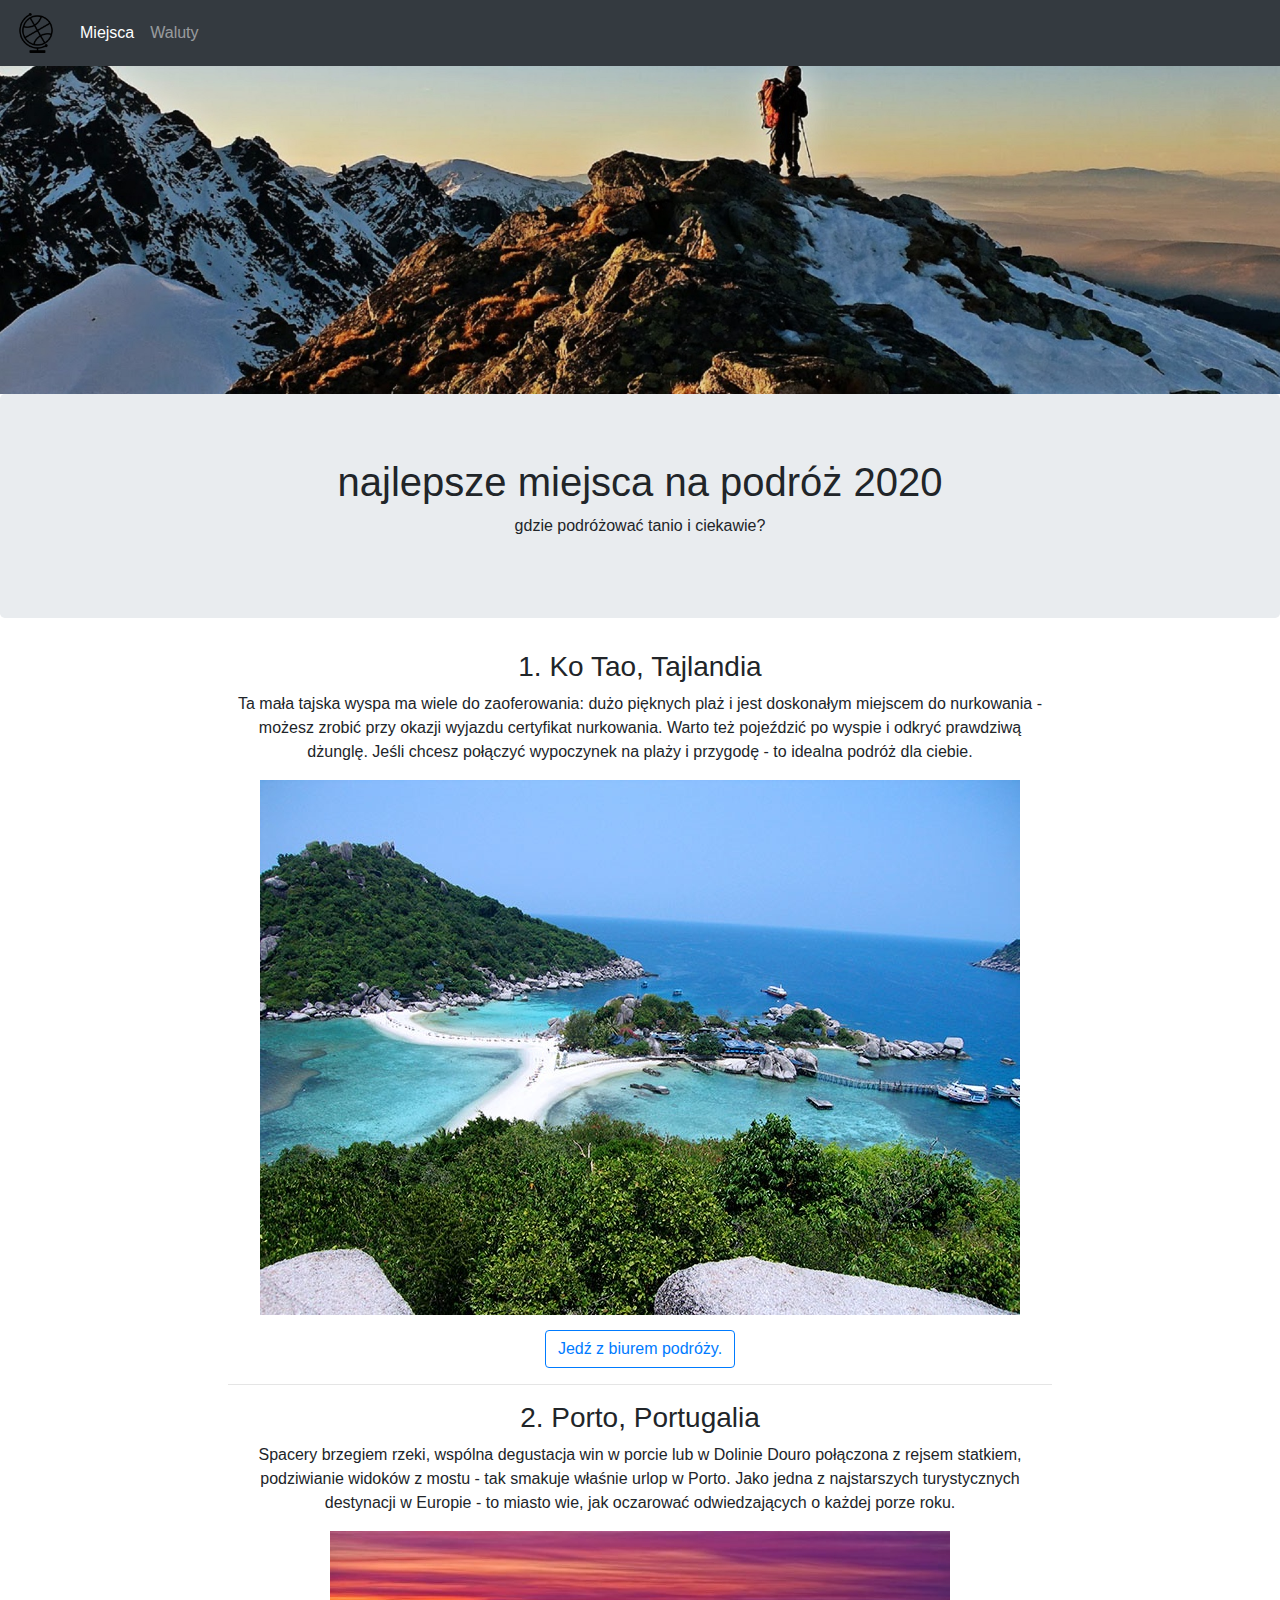
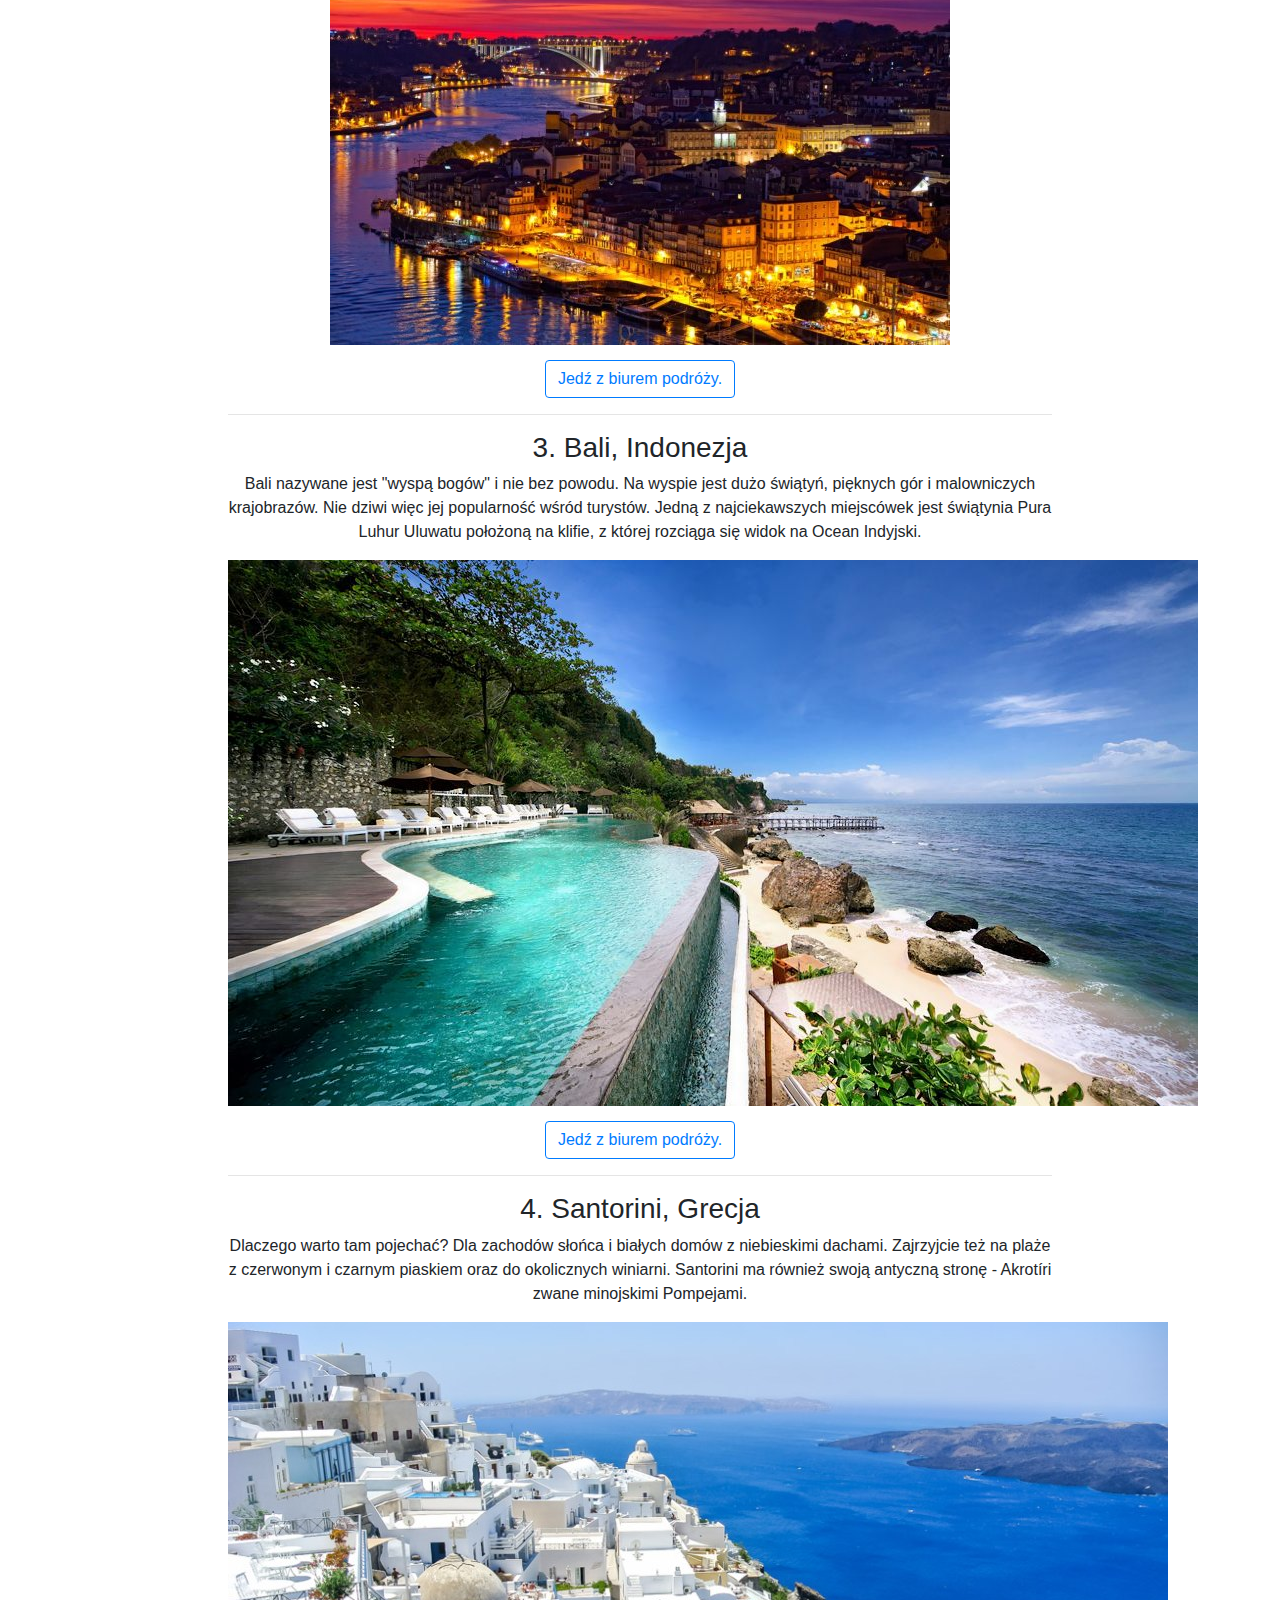
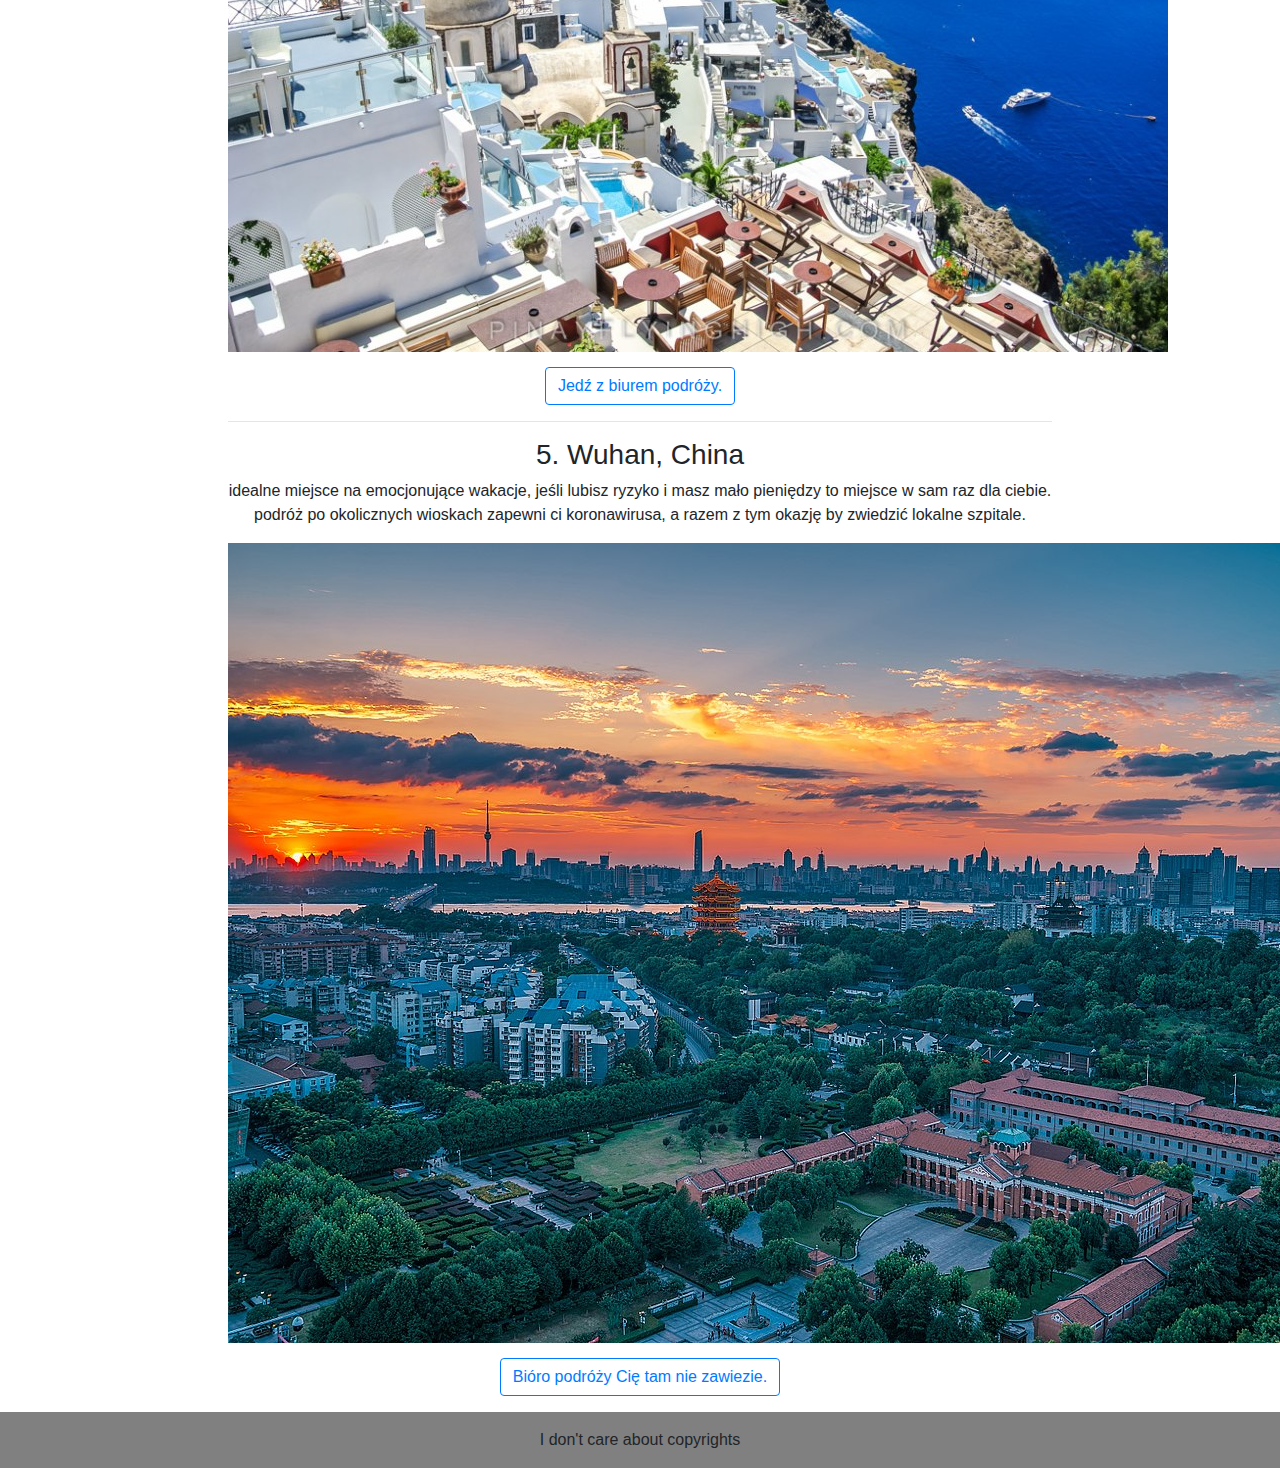
==== index.html @ 683727b3 "Update index.html" ====
<!DOCTYPE html>
<html lang="pl">
    
    <head>

        <meta charset="utf-8">
        <title>najlepsze miejsca na podróż</title>
        <link rel="stylesheet" href="main.css">
        <!--bootstrap-->
        <link rel="stylesheet" href="https://maxcdn.bootstrapcdn.com/bootstrap/4.4.1/css/bootstrap.min.css">
        <script src="https://ajax.googleapis.com/ajax/libs/jquery/3.4.1/jquery.min.js"></script>
        <script src="https://cdnjs.cloudflare.com/ajax/libs/popper.js/1.16.0/umd/popper.min.js"></script>
        <script src="https://maxcdn.bootstrapcdn.com/bootstrap/4.4.1/js/bootstrap.min.js"></script>
    </head>
    <body>
        <nav class="navbar navbar-expand-sm fixed-top navbar-dark bg-dark">
            <a class="navbar-brand" href="#"><img src="symbol.png" height="40px"></a>
            <!--collapsable-->
            <button class="navbar-toggler" type="button" data-toggle="collapse" data-target="#collapsibleNavbar">
                <span class="navbar-toggler-icon"></span>
            </button>
            <!--links-->
            <div class="collapse navbar-collapse" id="collapsibleNavbar">
                <ul class="navbar-nav">
                    <li class="nav-item"><a class="nav-link active" href="index.html">Miejsca</a></li>
                    <li class="nav-item"><a class="nav-link" href="whatever.html">Waluty</a></li>

                
                </ul>
            </div>
        </nav>
        <img src="wycieczka.jpg" class="img-fluid">
        <div class="jumbotron">
            <h1>najlepsze miejsca na podróż 2020</h1>
            <p>gdzie podróżować tanio i ciekawie?</p>
        </div>
        <div class="container-fluid">
            <div class="row">
                <div class="col-sm-2 center">
                
                </div>
                <div class="col-sm-8 center">
                    <h3>1. Ko Tao, Tajlandia</h3>
                    <p>Ta mała tajska wyspa ma wiele do zaoferowania: dużo pięknych plaż i jest doskonałym miejscem do nurkowania - możesz zrobić przy okazji wyjazdu certyfikat nurkowania. Warto też pojeździć po wyspie i odkryć prawdziwą dżunglę. Jeśli chcesz połączyć wypoczynek na plaży i przygodę - to idealna podróż dla ciebie.</p>
                    
                    <img src="ko-tao.jpg" class="img-fluid"><br/>
                    <a href="https://www.travelplanet.pl/przewodnik/tajlandia/" class="btn btn-outline-primary">Jedź z biurem podróży.</a>
                    <hr/>
                   <h3> 2. Porto, Portugalia</h3>
                    <p>

Spacery brzegiem rzeki, wspólna degustacja win w porcie lub w Dolinie Douro połączona z rejsem statkiem, podziwianie widoków z mostu - tak smakuje właśnie urlop w Porto. Jako jedna z najstarszych turystycznych destynacji w Europie - to miasto wie, jak oczarować odwiedzających o każdej porze roku.</p>
                <img src="porto.jpg">
                    <br>
                <a href="https://www.itaka.pl/city-break/portugalia/porto,OPOCITR.html"  class="btn btn-outline-primary">Jedź z biurem podróży.</a>
                <hr/>
                <h3>3. Bali, Indonezja</h3>
                <p>

Bali nazywane jest "wyspą bogów" i nie bez powodu. Na wyspie jest dużo świątyń, pięknych gór i malowniczych krajobrazów. Nie dziwi więc jej popularność wśród turystów. Jedną z najciekawszych miejscówek jest świątynia Pura Luhur Uluwatu położoną na klifie, z której rozciąga się widok na Ocean Indyjski. </p>
                <img src="bali.jpg">
                    <br>
                <a href="https://www.wakacje.pl/wczasy/bali/"  class="btn btn-outline-primary">Jedź z biurem podróży.</a>
                <hr/>
                <h3>4. Santorini, Grecja</h3>
                <p>
Dlaczego warto tam pojechać? Dla zachodów słońca i białych domów z niebieskimi dachami. Zajrzyjcie też na plaże z czerwonym i czarnym piaskiem oraz do okolicznych winiarni. Santorini ma również swoją antyczną stronę - Akrotíri zwane minojskimi Pompejami.
                </p>
                <img src="santorini.jpg"> 
                    <br>
                <a href="https://www.wakacje.pl/wczasy/santorini/"  class="btn btn-outline-primary">Jedź z biurem podróży.</a>
                
                <hr/>

                    
                <h3>5. Wuhan, China</h3>
                <p>idealne miejsce na emocjonujące wakacje, jeśli lubisz ryzyko i masz mało pieniędzy to miejsce w sam raz dla ciebie. podróż po okolicznych wioskach zapewni ci koronawirusa, a razem z tym okazję by zwiedzić lokalne szpitale.
                </p>
                <img src="wuhan.jpg">
                <br/>
                <a href="https://www.google.com/maps/place/Wuhan,+Hubei,+Chiny/@40.0303496,49.6996288,4z/data"  class="btn btn-outline-primary">Bióro podróży Cię tam nie zawiezie.</a>
                <h3></h3>
                <p>
                </p>
                </div>
                <div class="col-sm-2 center">
                
                </div>
            </div>
        </div>
        <footer  class="page-footer font-small gray">
            <div class="footer-copyright text-center py-3">I don't care about copyrights
            </div>
                </footer>

    </body>
</html>
---- main.css ----
.navbar {
    background-color: gray;
}
.navbar-toggler {
    
    background-color: gray;
}
.img-fluid {
    
}
.jumbotron {
    text-align: center;
}
.center {
    text-align: center;
    /*margin-left:10%;
    margin-right: 10%;*/
}
.col-sm-8 {
    background-color: white;
}
.col-sm-4 {
    background-color:floralwhite
}
.btn {
    margin-top:15px;
}
.page-footer {
    background-color: gray;
}
h2 {
    margin:2%;
    background-color:darkgray;
}
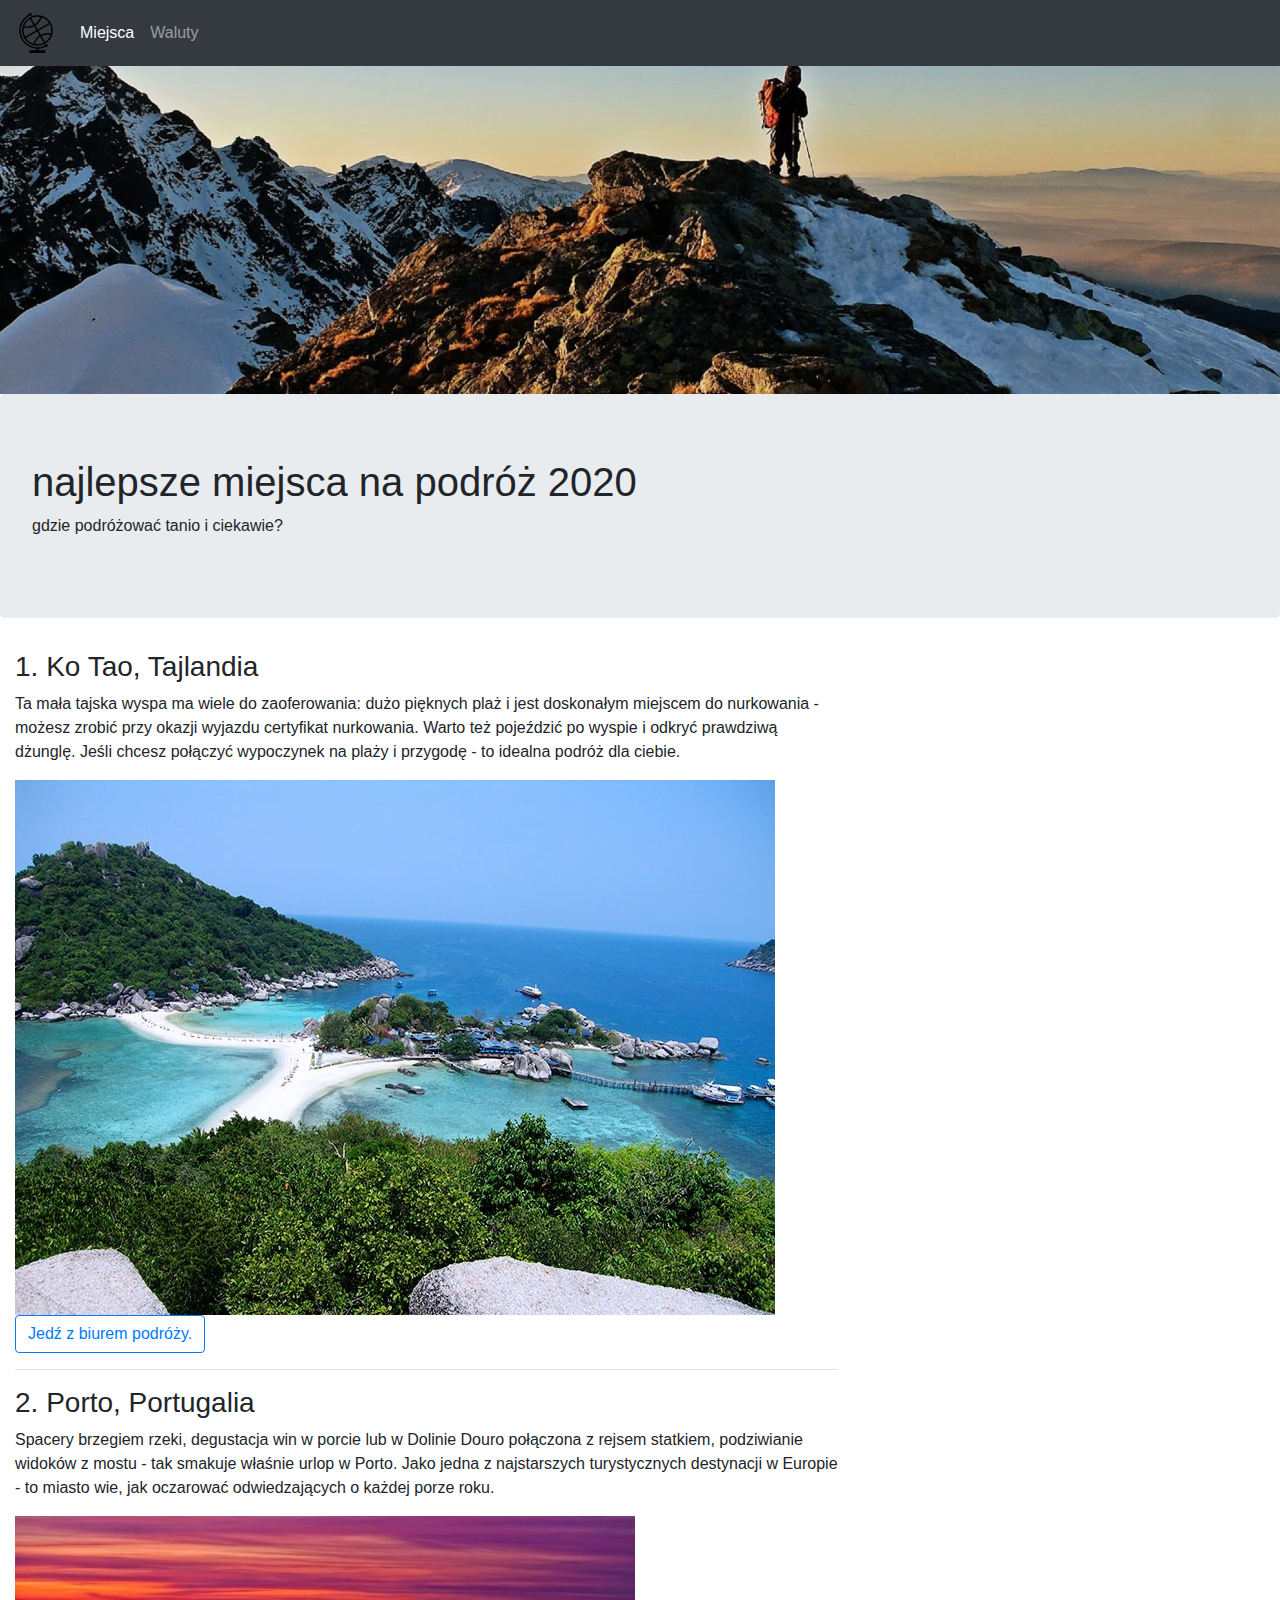
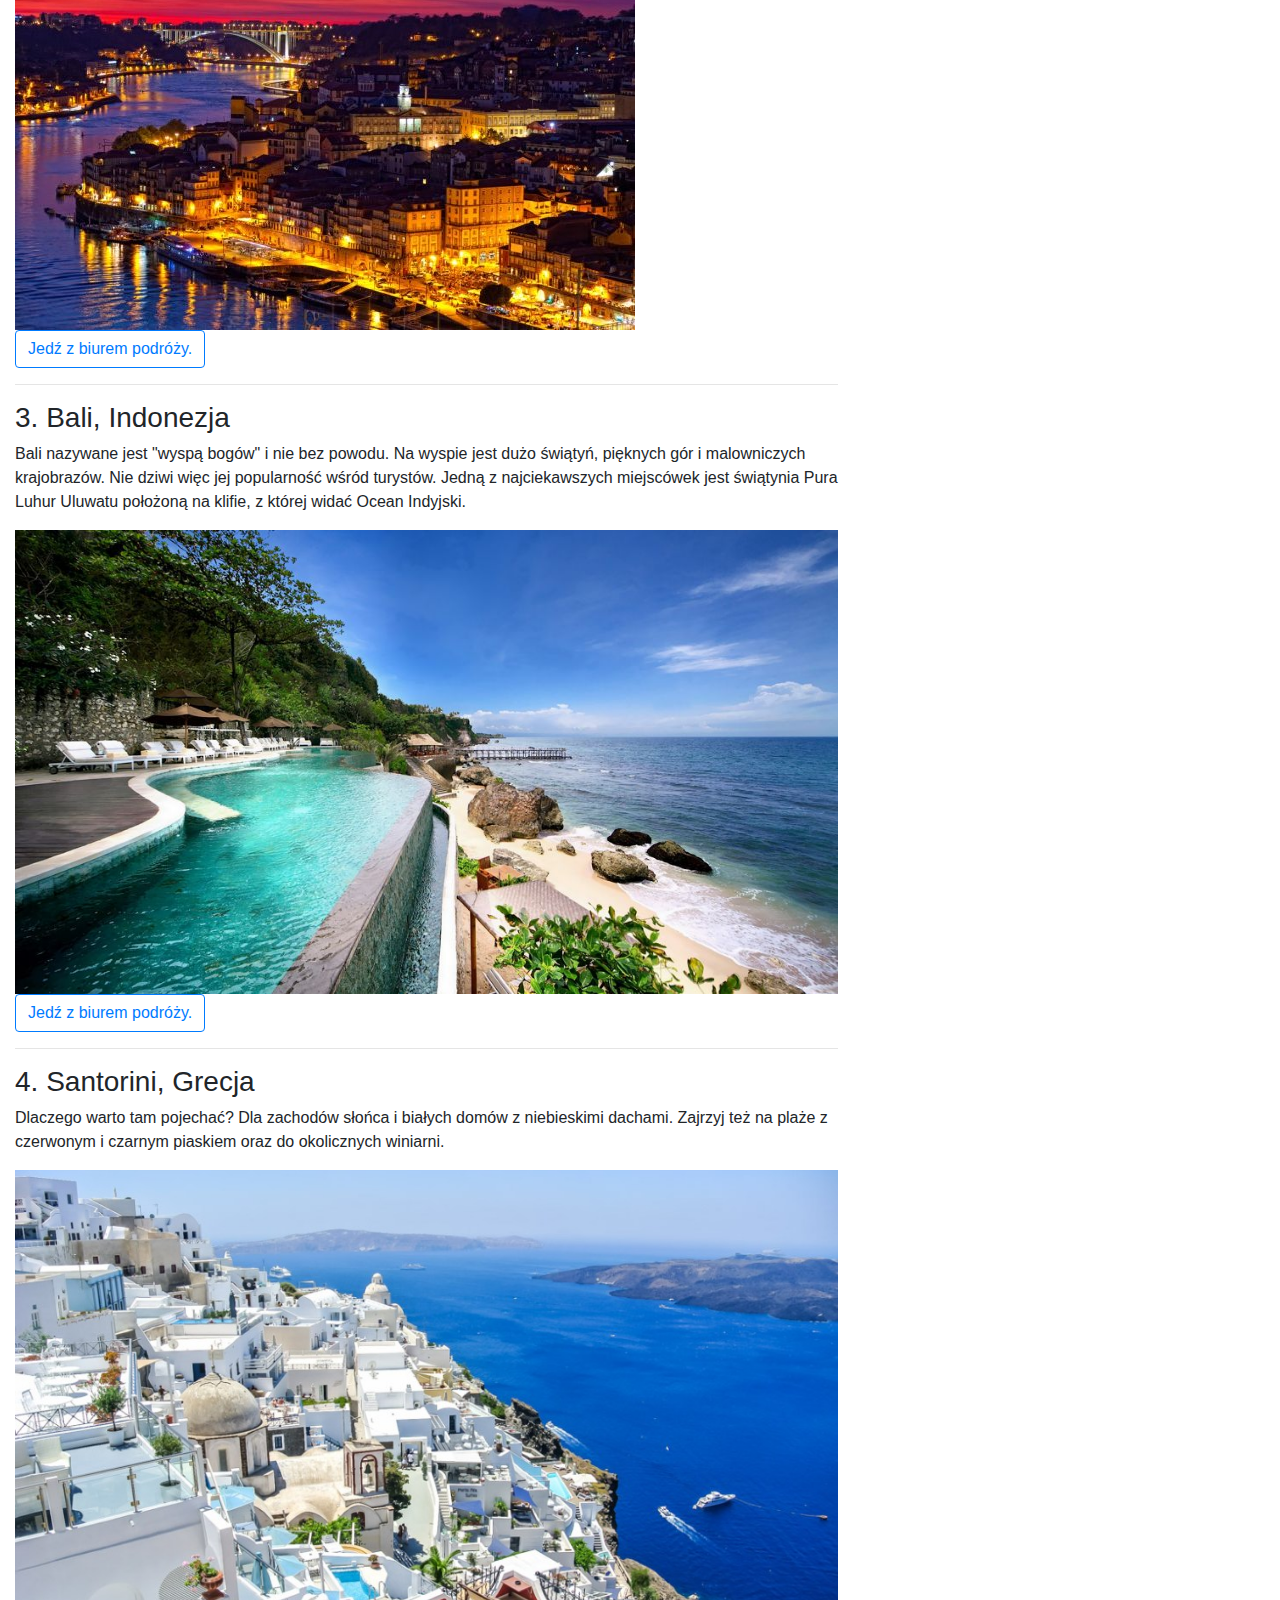
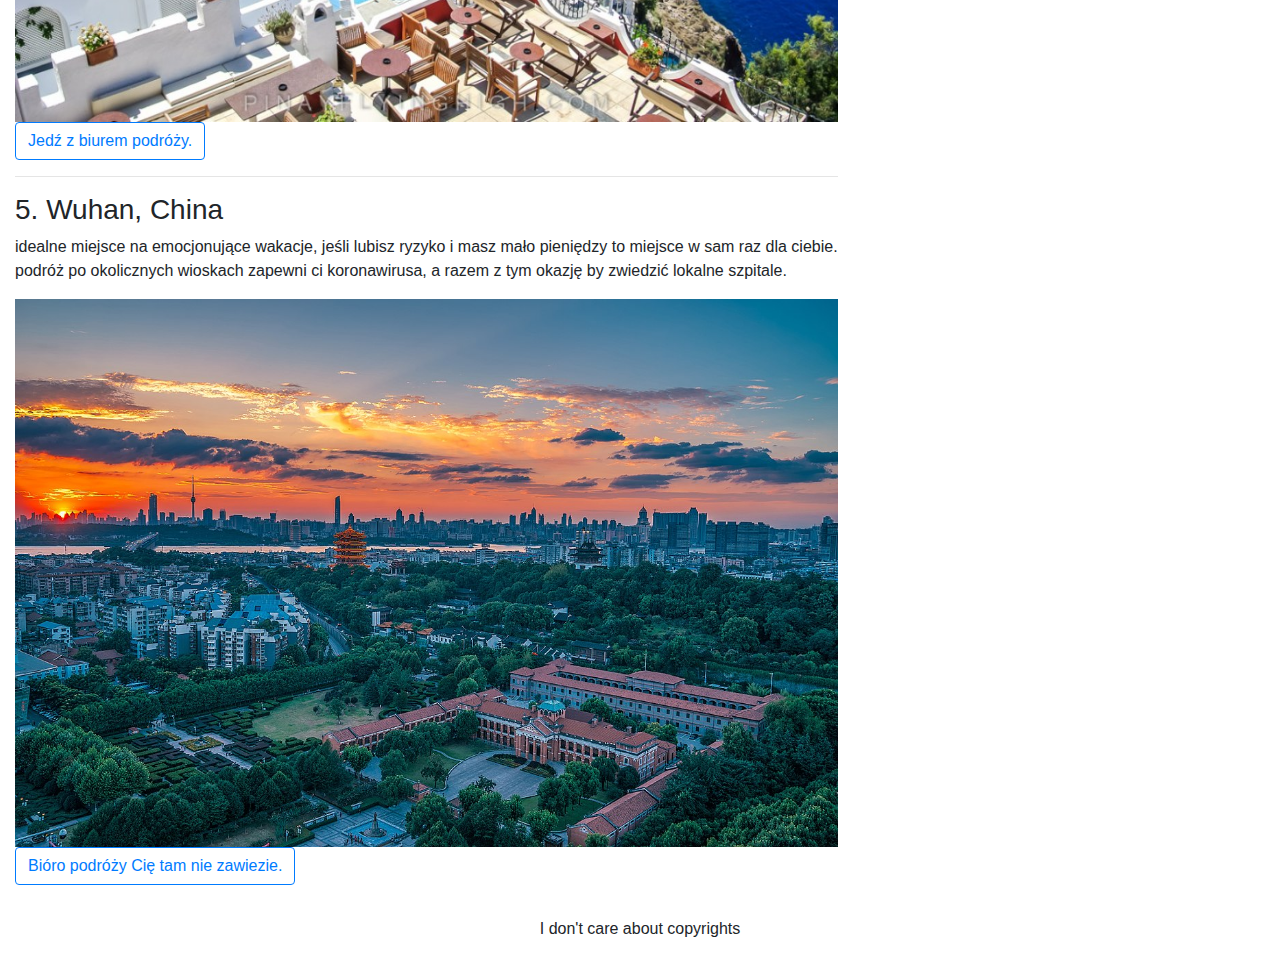
==== commit 48c88a32: "Add files via upload" ====
--- a/index.html
+++ b/index.html
@@ -1,11 +1,10 @@
 <!DOCTYPE html>
-<html lang="pl">
+<html>
     
     <head>
-
         <meta charset="utf-8">
         <title>najlepsze miejsca na podróż</title>
-        <link rel="stylesheet" href="main.css">
+        <link rel="stylesheet" href="main(1).css">
         <!--bootstrap-->
         <link rel="stylesheet" href="https://maxcdn.bootstrapcdn.com/bootstrap/4.4.1/css/bootstrap.min.css">
         <script src="https://ajax.googleapis.com/ajax/libs/jquery/3.4.1/jquery.min.js"></script>
@@ -14,7 +13,7 @@
     </head>
     <body>
         <nav class="navbar navbar-expand-sm fixed-top navbar-dark bg-dark">
-            <a class="navbar-brand" href="#"><img src="symbol.png" height="40px"></a>
+            <a class="navbar-brand" href="#"><img src="symbol.png" height=40px></a>
             <!--collapsable-->
             <button class="navbar-toggler" type="button" data-toggle="collapse" data-target="#collapsibleNavbar">
                 <span class="navbar-toggler-icon"></span>
@@ -39,6 +38,7 @@
                 <div class="col-sm-2 center">
                 
                 </div>
+                <article>
                 <div class="col-sm-8 center">
                     <h3>1. Ko Tao, Tajlandia</h3>
                     <p>Ta mała tajska wyspa ma wiele do zaoferowania: dużo pięknych plaż i jest doskonałym miejscem do nurkowania - możesz zrobić przy okazji wyjazdu certyfikat nurkowania. Warto też pojeździć po wyspie i odkryć prawdziwą dżunglę. Jeśli chcesz połączyć wypoczynek na plaży i przygodę - to idealna podróż dla ciebie.</p>
@@ -49,24 +49,24 @@
                    <h3> 2. Porto, Portugalia</h3>
                     <p>
 
-Spacery brzegiem rzeki, wspólna degustacja win w porcie lub w Dolinie Douro połączona z rejsem statkiem, podziwianie widoków z mostu - tak smakuje właśnie urlop w Porto. Jako jedna z najstarszych turystycznych destynacji w Europie - to miasto wie, jak oczarować odwiedzających o każdej porze roku.</p>
-                <img src="porto.jpg">
+Spacery brzegiem rzeki, degustacja win w porcie lub w Dolinie Douro połączona z rejsem statkiem, podziwianie widoków z mostu - tak smakuje właśnie urlop w Porto. Jako jedna z najstarszych turystycznych destynacji w Europie - to miasto wie, jak oczarować odwiedzających o każdej porze roku.</p>
+                <img src="porto.jpg " class="img-fluid">
                     <br>
                 <a href="https://www.itaka.pl/city-break/portugalia/porto,OPOCITR.html"  class="btn btn-outline-primary">Jedź z biurem podróży.</a>
                 <hr/>
                 <h3>3. Bali, Indonezja</h3>
                 <p>
 
-Bali nazywane jest "wyspą bogów" i nie bez powodu. Na wyspie jest dużo świątyń, pięknych gór i malowniczych krajobrazów. Nie dziwi więc jej popularność wśród turystów. Jedną z najciekawszych miejscówek jest świątynia Pura Luhur Uluwatu położoną na klifie, z której rozciąga się widok na Ocean Indyjski. </p>
-                <img src="bali.jpg">
+Bali nazywane jest "wyspą bogów" i nie bez powodu. Na wyspie jest dużo świątyń, pięknych gór i malowniczych krajobrazów. Nie dziwi więc jej popularność wśród turystów. Jedną z najciekawszych miejscówek jest świątynia Pura Luhur Uluwatu położoną na klifie, z której widać Ocean Indyjski. </p>
+                <img src="bali.jpg" class="img-fluid">
                     <br>
                 <a href="https://www.wakacje.pl/wczasy/bali/"  class="btn btn-outline-primary">Jedź z biurem podróży.</a>
                 <hr/>
                 <h3>4. Santorini, Grecja</h3>
                 <p>
-Dlaczego warto tam pojechać? Dla zachodów słońca i białych domów z niebieskimi dachami. Zajrzyjcie też na plaże z czerwonym i czarnym piaskiem oraz do okolicznych winiarni. Santorini ma również swoją antyczną stronę - Akrotíri zwane minojskimi Pompejami.
+Dlaczego warto tam pojechać? Dla zachodów słońca i białych domów z niebieskimi dachami. Zajrzyj też na plaże z czerwonym i czarnym piaskiem oraz do okolicznych winiarni.
                 </p>
-                <img src="santorini.jpg"> 
+                <img src="santorini.jpg" class="img-fluid"> 
                     <br>
                 <a href="https://www.wakacje.pl/wczasy/santorini/"  class="btn btn-outline-primary">Jedź z biurem podróży.</a>
                 
@@ -76,13 +76,14 @@
                 <h3>5. Wuhan, China</h3>
                 <p>idealne miejsce na emocjonujące wakacje, jeśli lubisz ryzyko i masz mało pieniędzy to miejsce w sam raz dla ciebie. podróż po okolicznych wioskach zapewni ci koronawirusa, a razem z tym okazję by zwiedzić lokalne szpitale.
                 </p>
-                <img src="wuhan.jpg">
+                <img src="wuhan.jpg" class="img-fluid">
                 <br/>
                 <a href="https://www.google.com/maps/place/Wuhan,+Hubei,+Chiny/@40.0303496,49.6996288,4z/data"  class="btn btn-outline-primary">Bióro podróży Cię tam nie zawiezie.</a>
                 <h3></h3>
                 <p>
                 </p>
                 </div>
+                </article>
                 <div class="col-sm-2 center">
                 
                 </div>
@@ -93,5 +94,4 @@
             </div>
                 </footer>
 
-    </body>
-</html>
+    </body>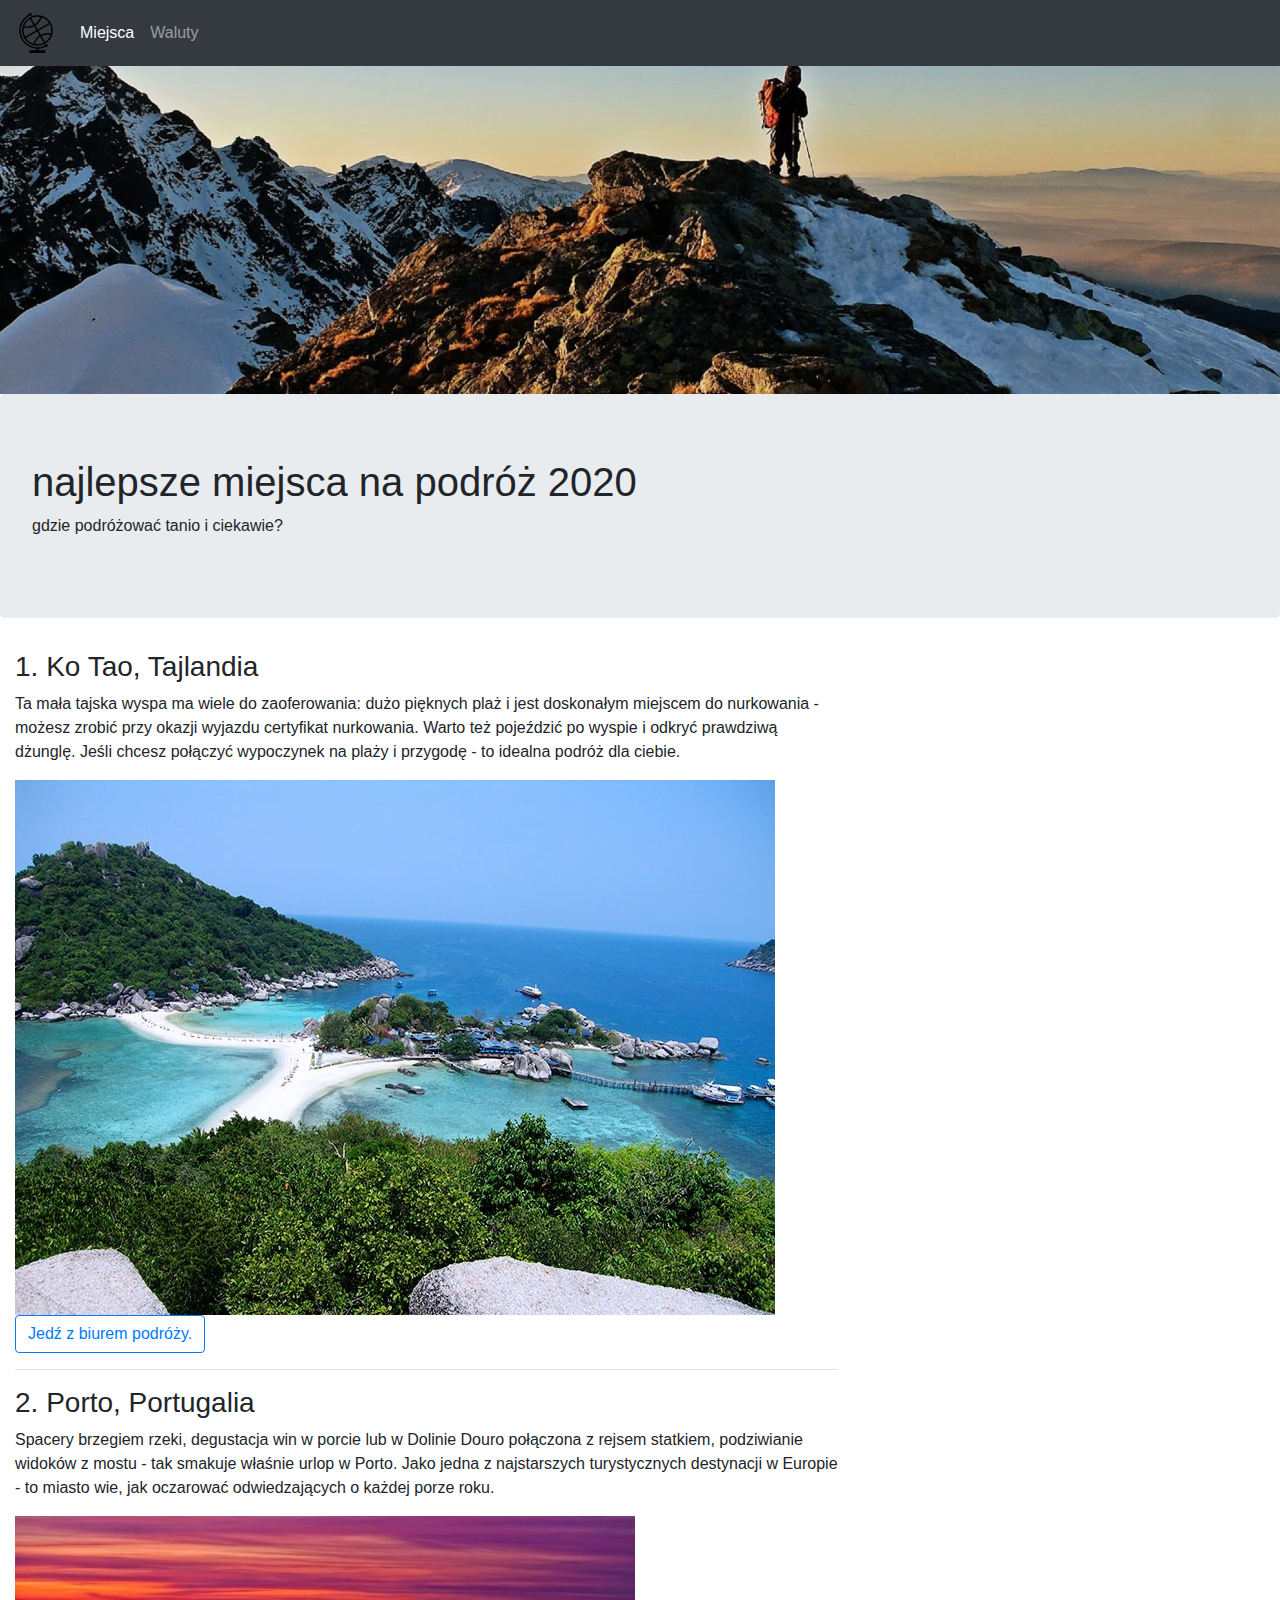
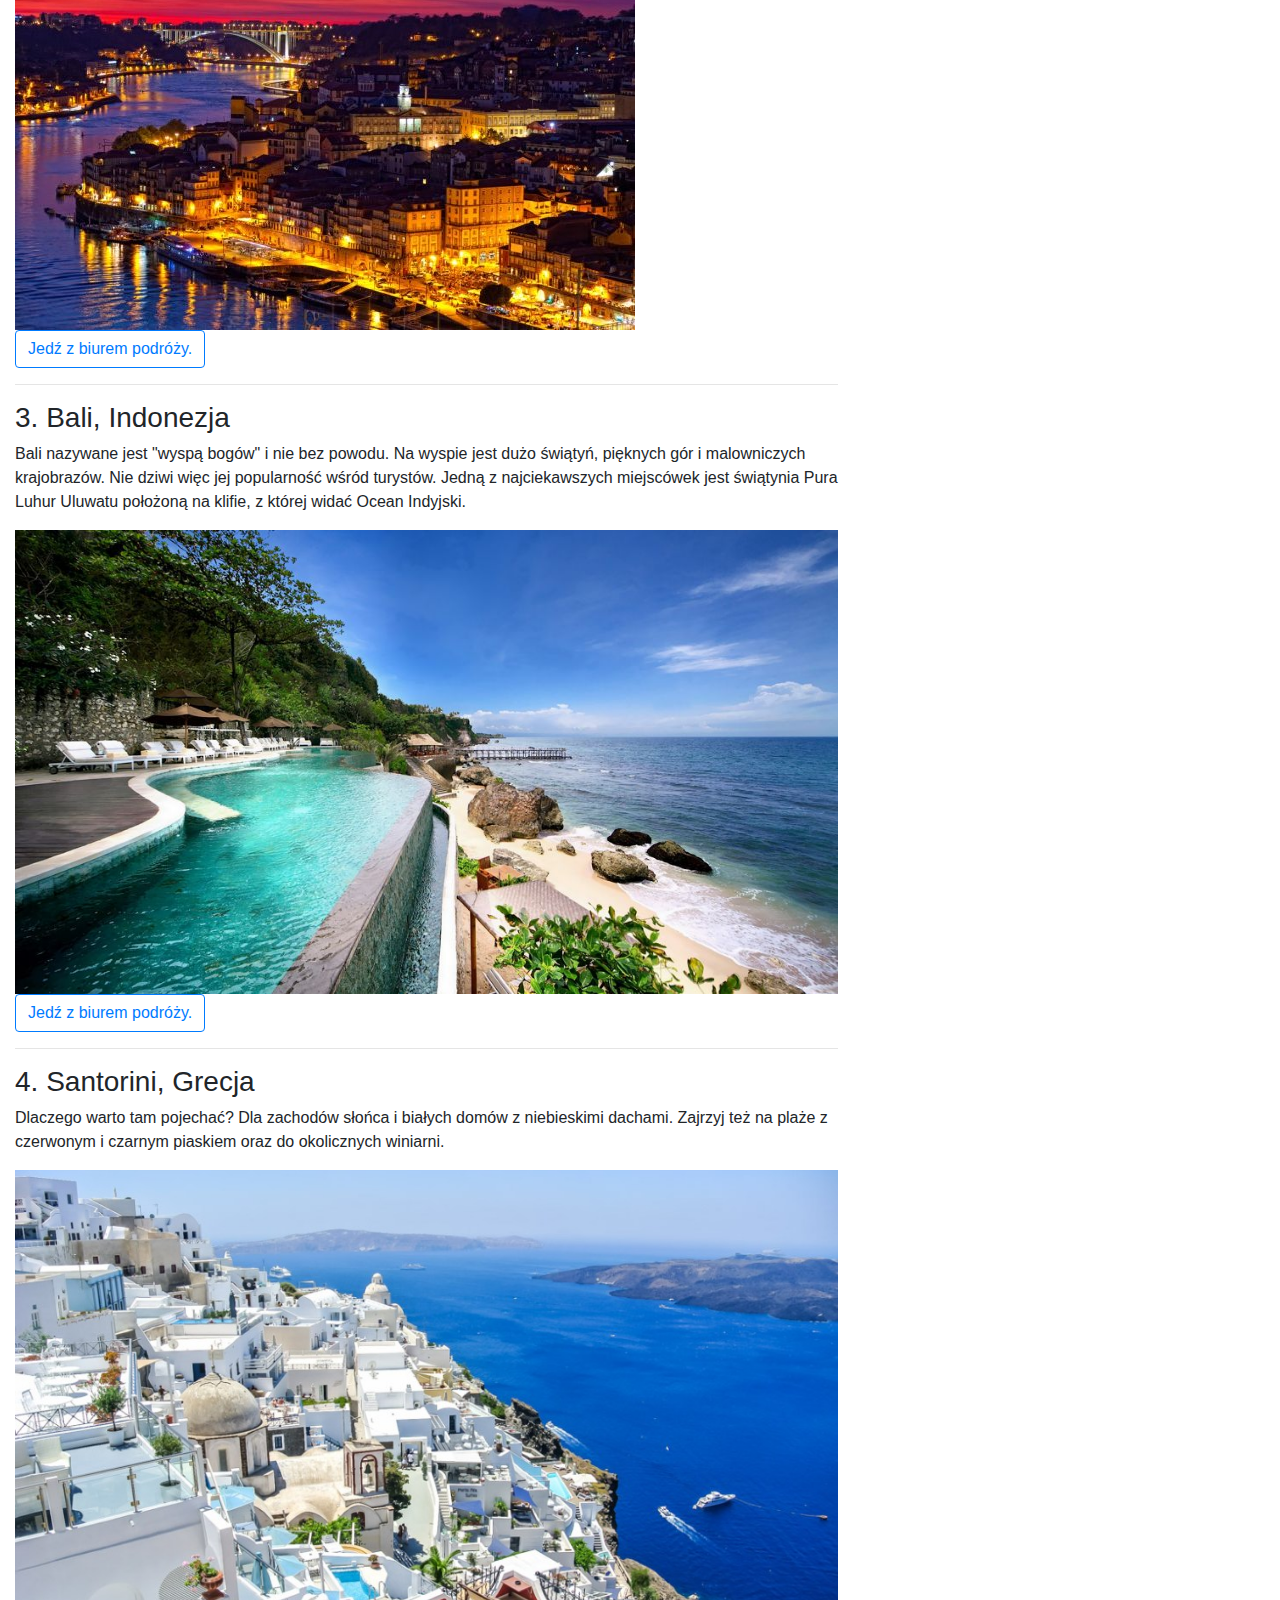
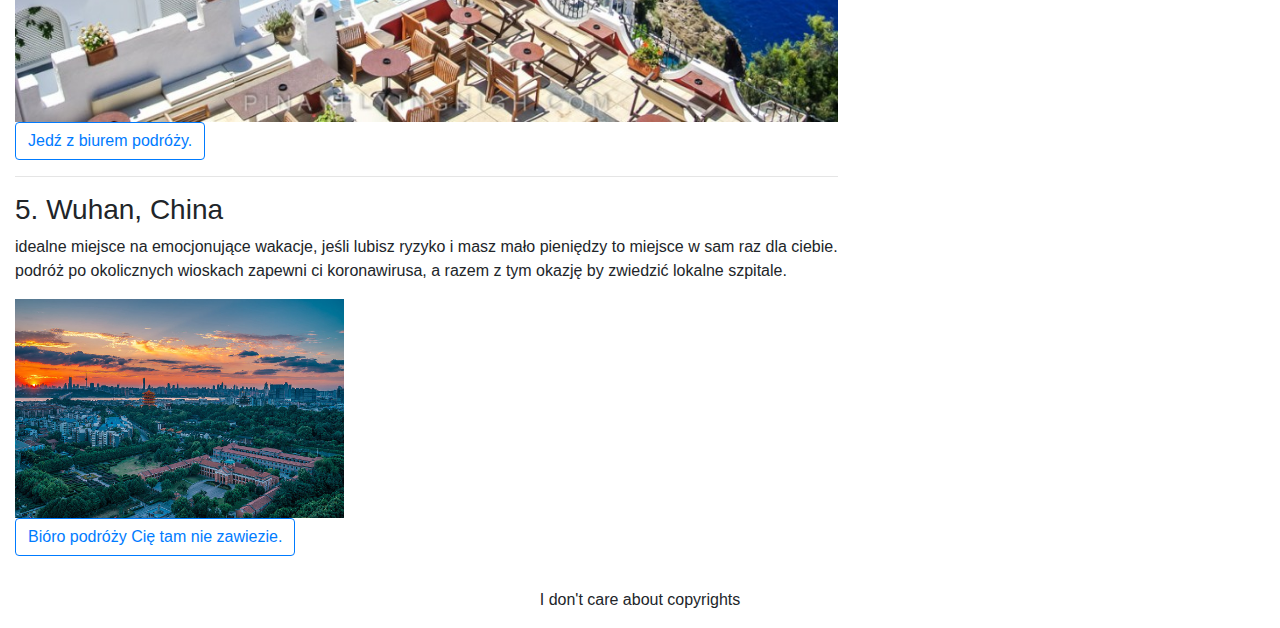
==== commit 3489bf7f: "Update index.html" ====
--- a/index.html
+++ b/index.html
@@ -76,7 +76,7 @@
                 <h3>5. Wuhan, China</h3>
                 <p>idealne miejsce na emocjonujące wakacje, jeśli lubisz ryzyko i masz mało pieniędzy to miejsce w sam raz dla ciebie. podróż po okolicznych wioskach zapewni ci koronawirusa, a razem z tym okazję by zwiedzić lokalne szpitale.
                 </p>
-                <img src="wuhan.jpg" class="img-fluid">
+                <img src="wuhan.jpg" class="img-fluid" width="40%">
                 <br/>
                 <a href="https://www.google.com/maps/place/Wuhan,+Hubei,+Chiny/@40.0303496,49.6996288,4z/data"  class="btn btn-outline-primary">Bióro podróży Cię tam nie zawiezie.</a>
                 <h3></h3>
@@ -94,4 +94,4 @@
             </div>
                 </footer>
 
-    </body>+    </body>
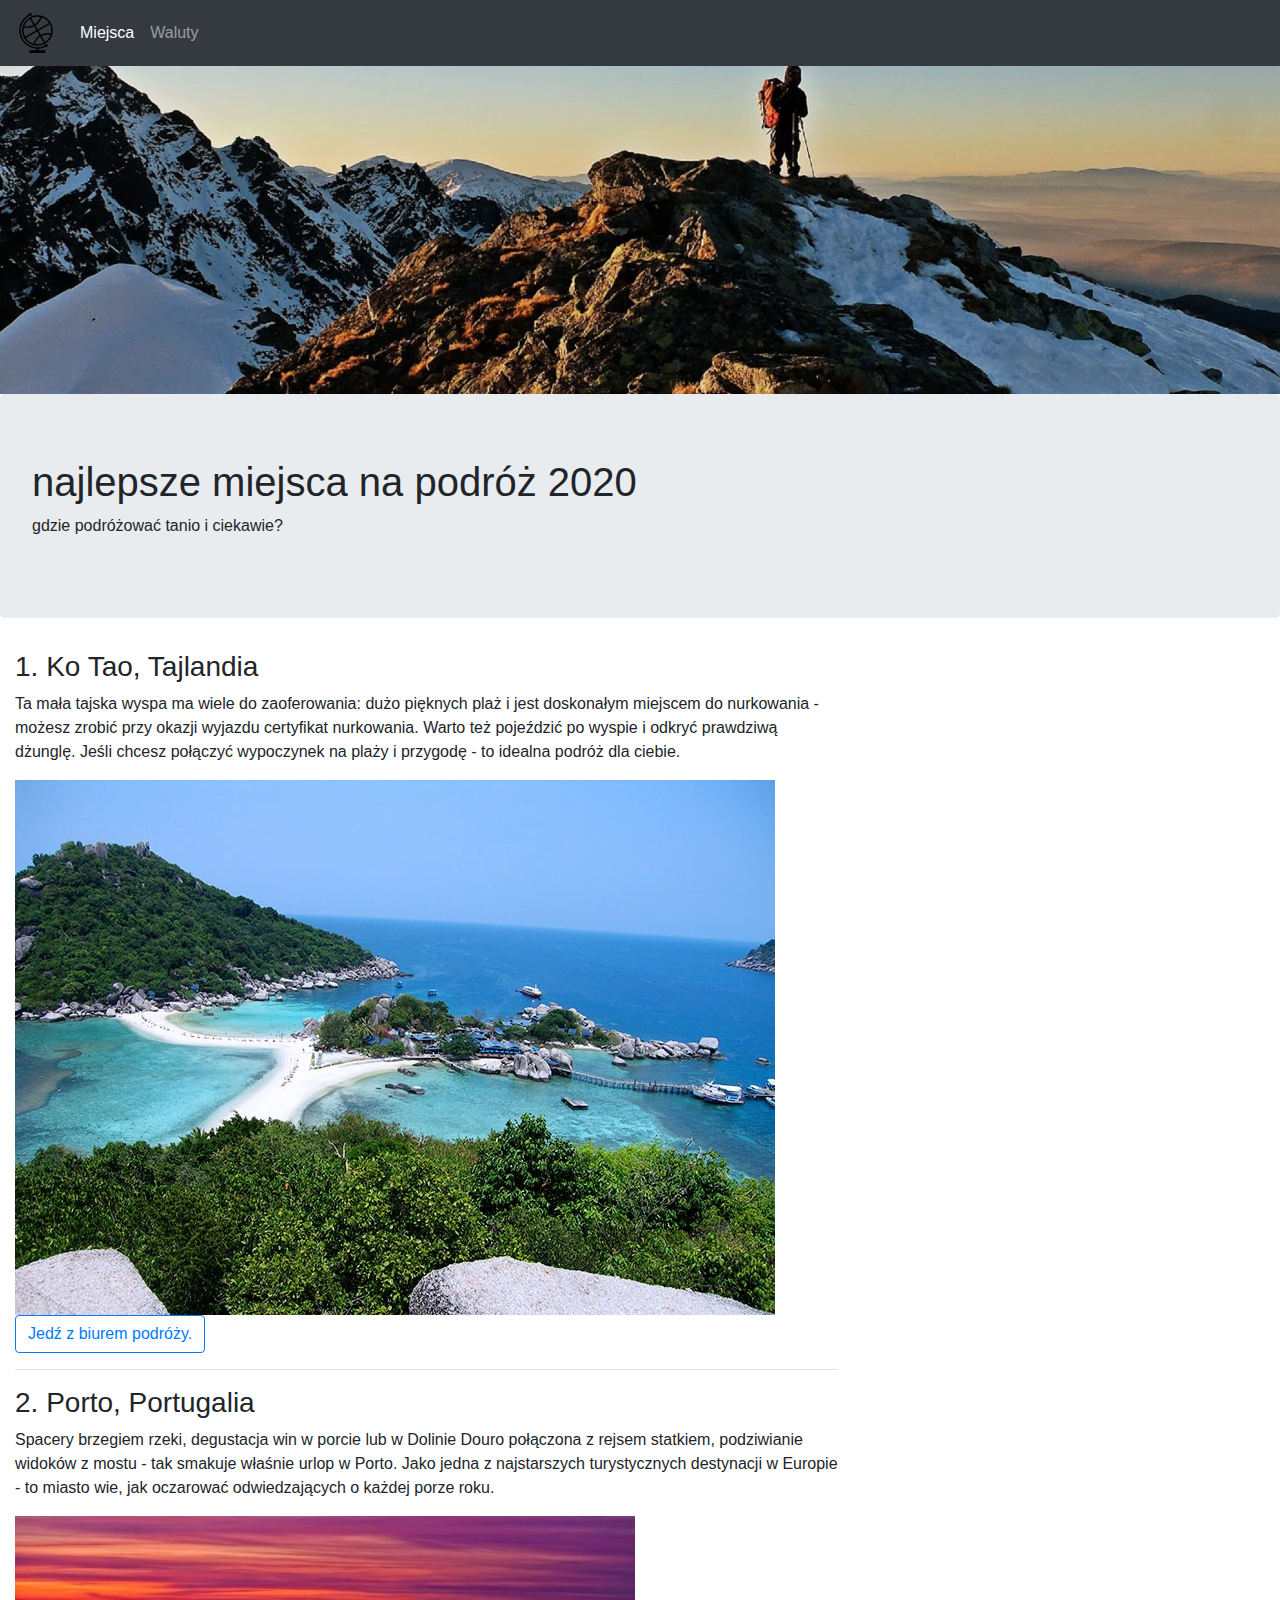
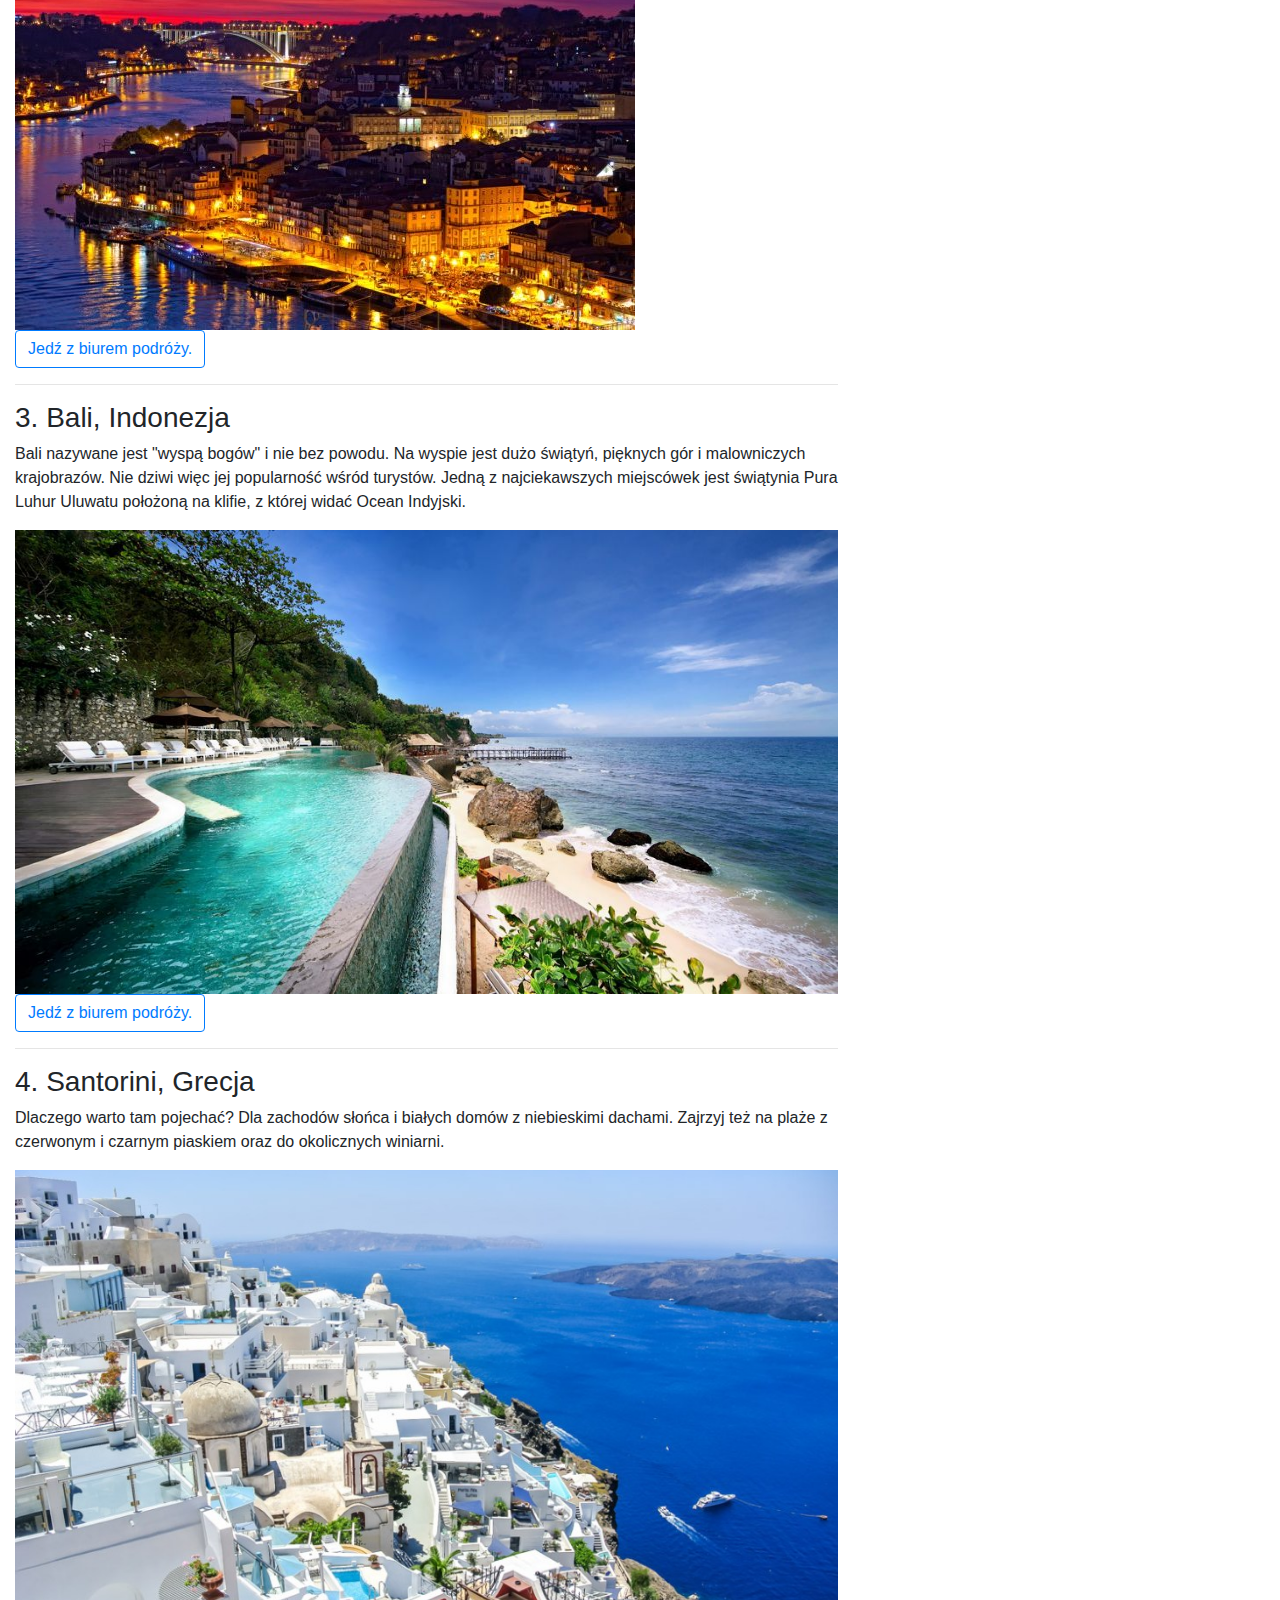
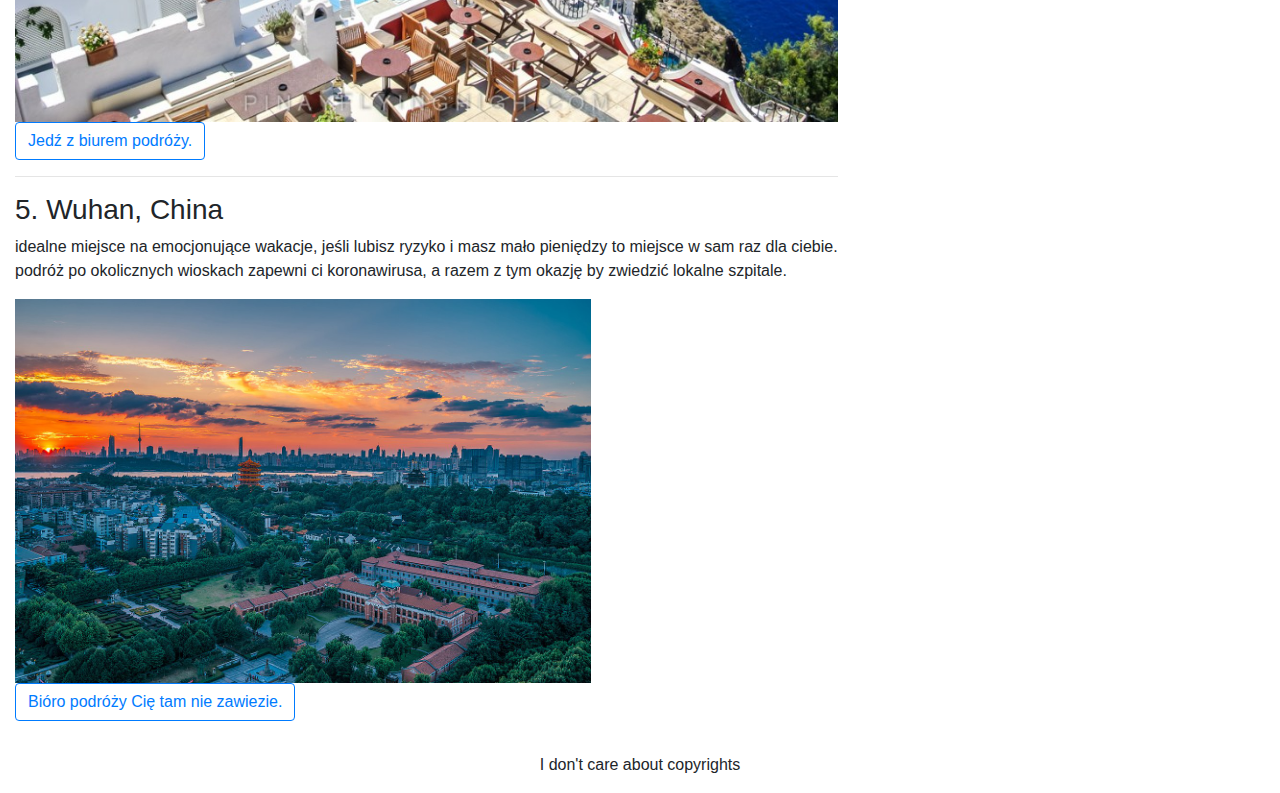
==== commit 461c97c2: "Add files via upload" ====
--- a/index.html
+++ b/index.html
@@ -76,7 +76,7 @@
                 <h3>5. Wuhan, China</h3>
                 <p>idealne miejsce na emocjonujące wakacje, jeśli lubisz ryzyko i masz mało pieniędzy to miejsce w sam raz dla ciebie. podróż po okolicznych wioskach zapewni ci koronawirusa, a razem z tym okazję by zwiedzić lokalne szpitale.
                 </p>
-                <img src="wuhan.jpg" class="img-fluid" width="40%">
+                <img src="wuhan.jpg" class="img-fluid" width="70%">
                 <br/>
                 <a href="https://www.google.com/maps/place/Wuhan,+Hubei,+Chiny/@40.0303496,49.6996288,4z/data"  class="btn btn-outline-primary">Bióro podróży Cię tam nie zawiezie.</a>
                 <h3></h3>
@@ -94,4 +94,4 @@
             </div>
                 </footer>
 
-    </body>
+    </body>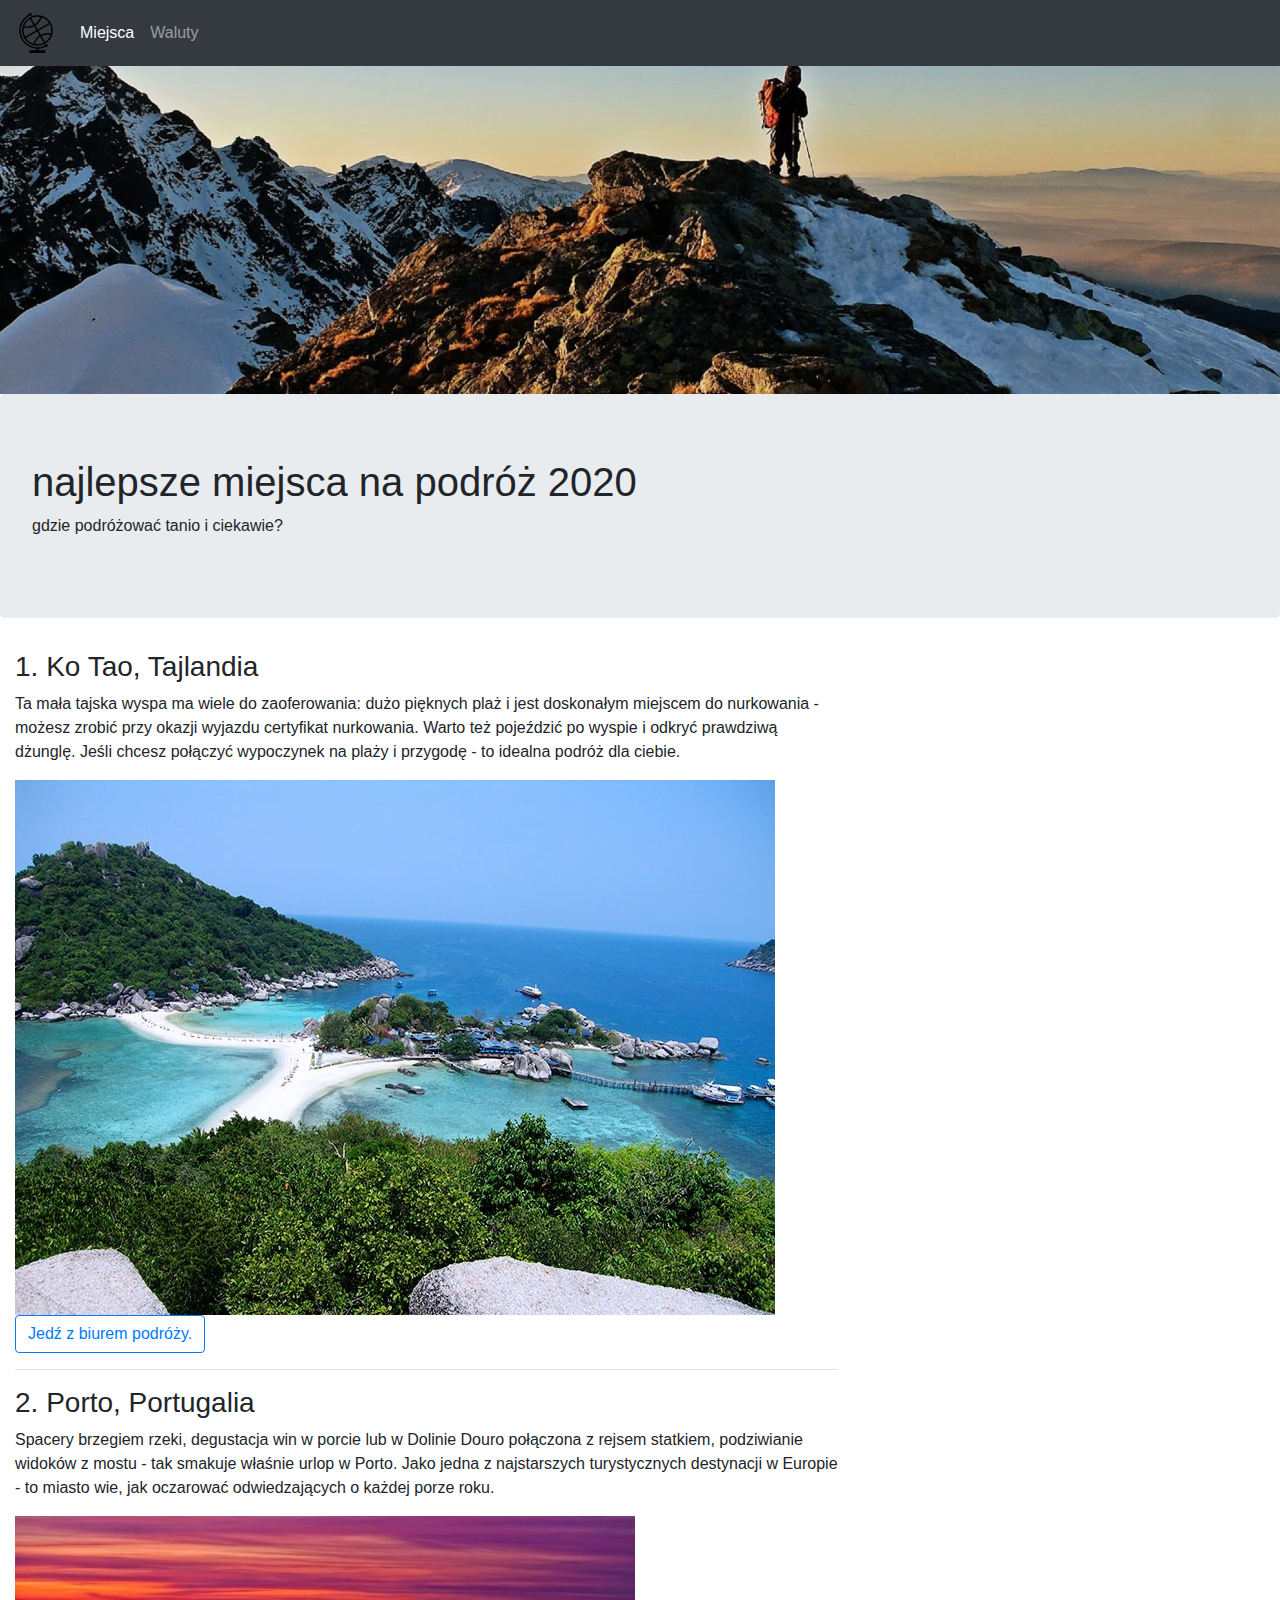
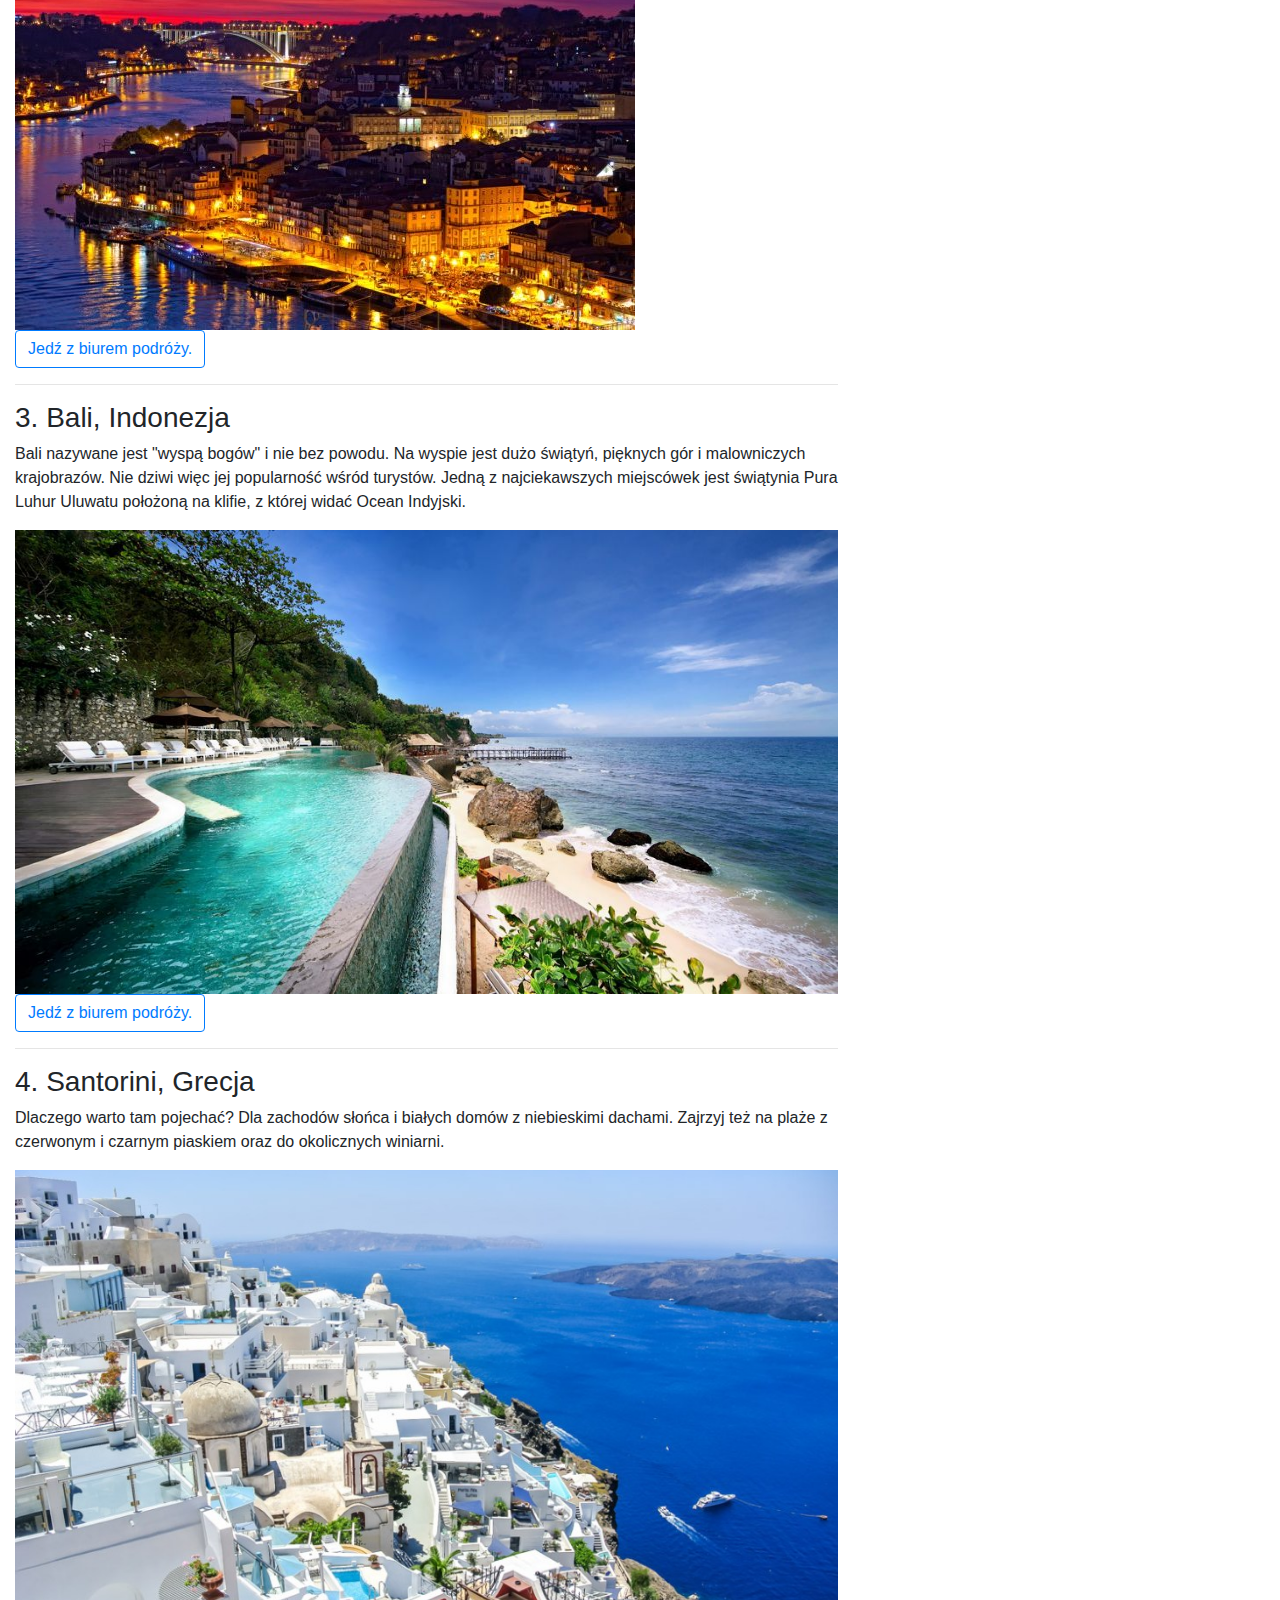
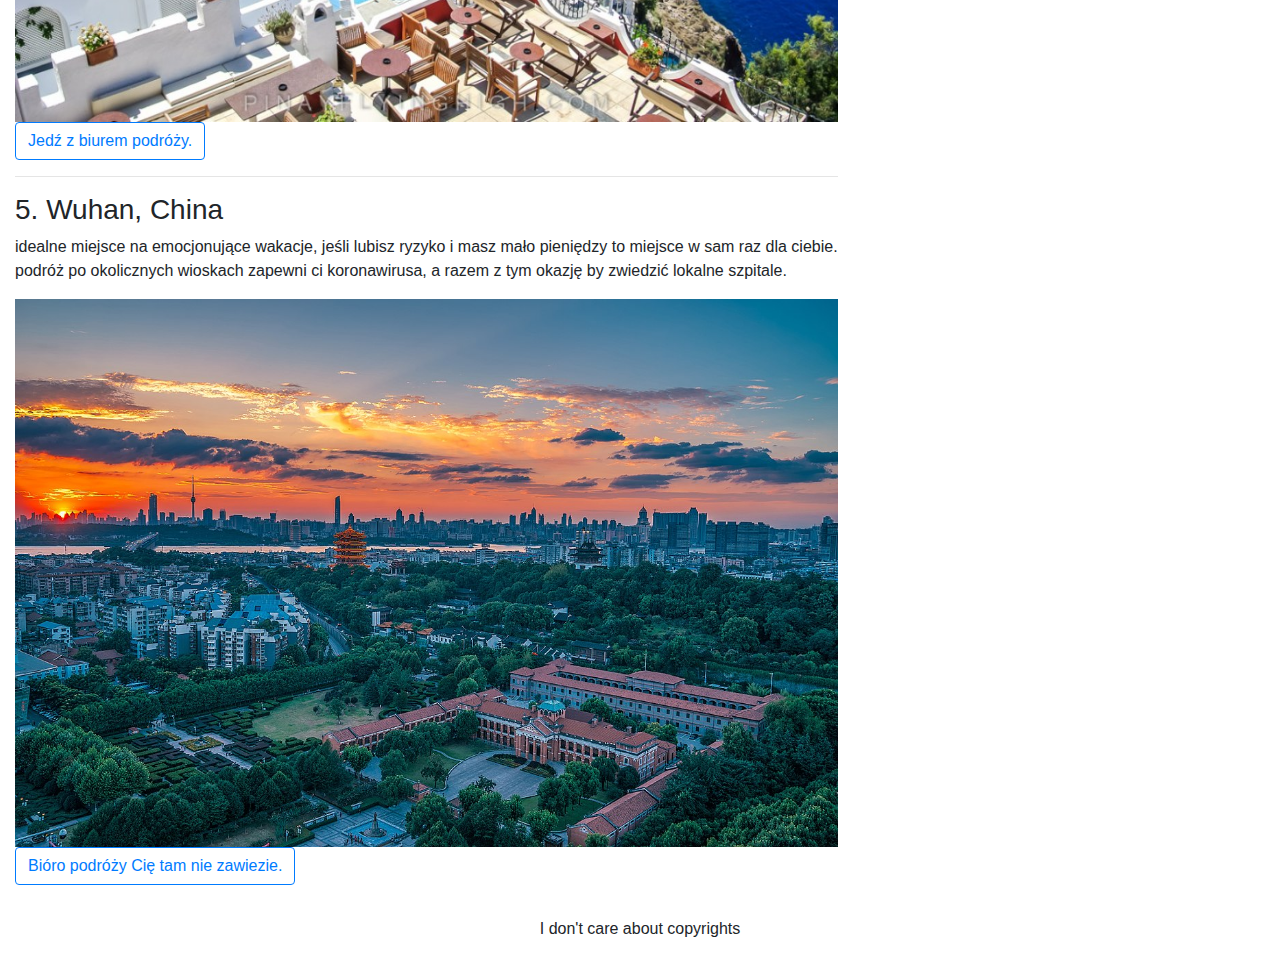
==== commit f71451d0: "Update index.html" ====
--- a/index.html
+++ b/index.html
@@ -76,7 +76,7 @@
                 <h3>5. Wuhan, China</h3>
                 <p>idealne miejsce na emocjonujące wakacje, jeśli lubisz ryzyko i masz mało pieniędzy to miejsce w sam raz dla ciebie. podróż po okolicznych wioskach zapewni ci koronawirusa, a razem z tym okazję by zwiedzić lokalne szpitale.
                 </p>
-                <img src="wuhan.jpg" class="img-fluid" width="70%">
+                <img src="wuhan.jpg" class="img-fluid" width="100%">
                 <br/>
                 <a href="https://www.google.com/maps/place/Wuhan,+Hubei,+Chiny/@40.0303496,49.6996288,4z/data"  class="btn btn-outline-primary">Bióro podróży Cię tam nie zawiezie.</a>
                 <h3></h3>
@@ -94,4 +94,4 @@
             </div>
                 </footer>
 
-    </body>+    </body>
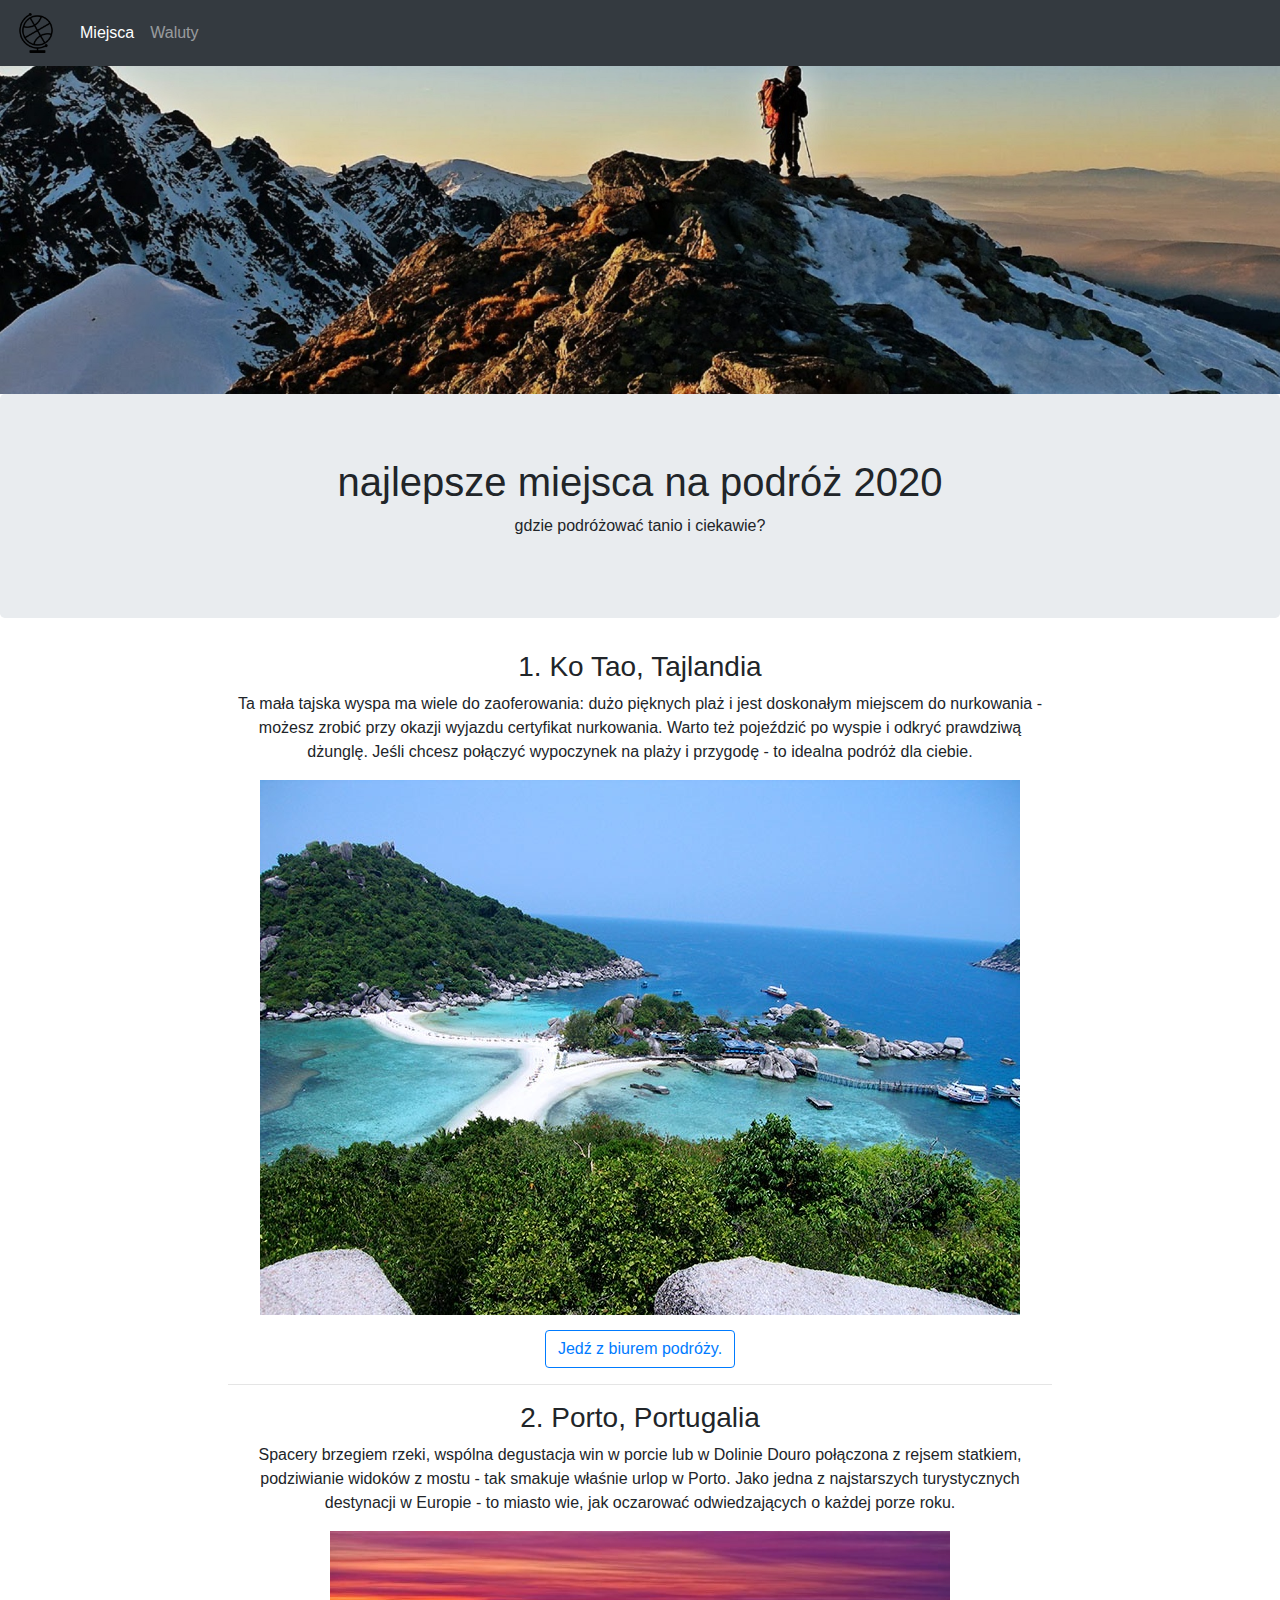
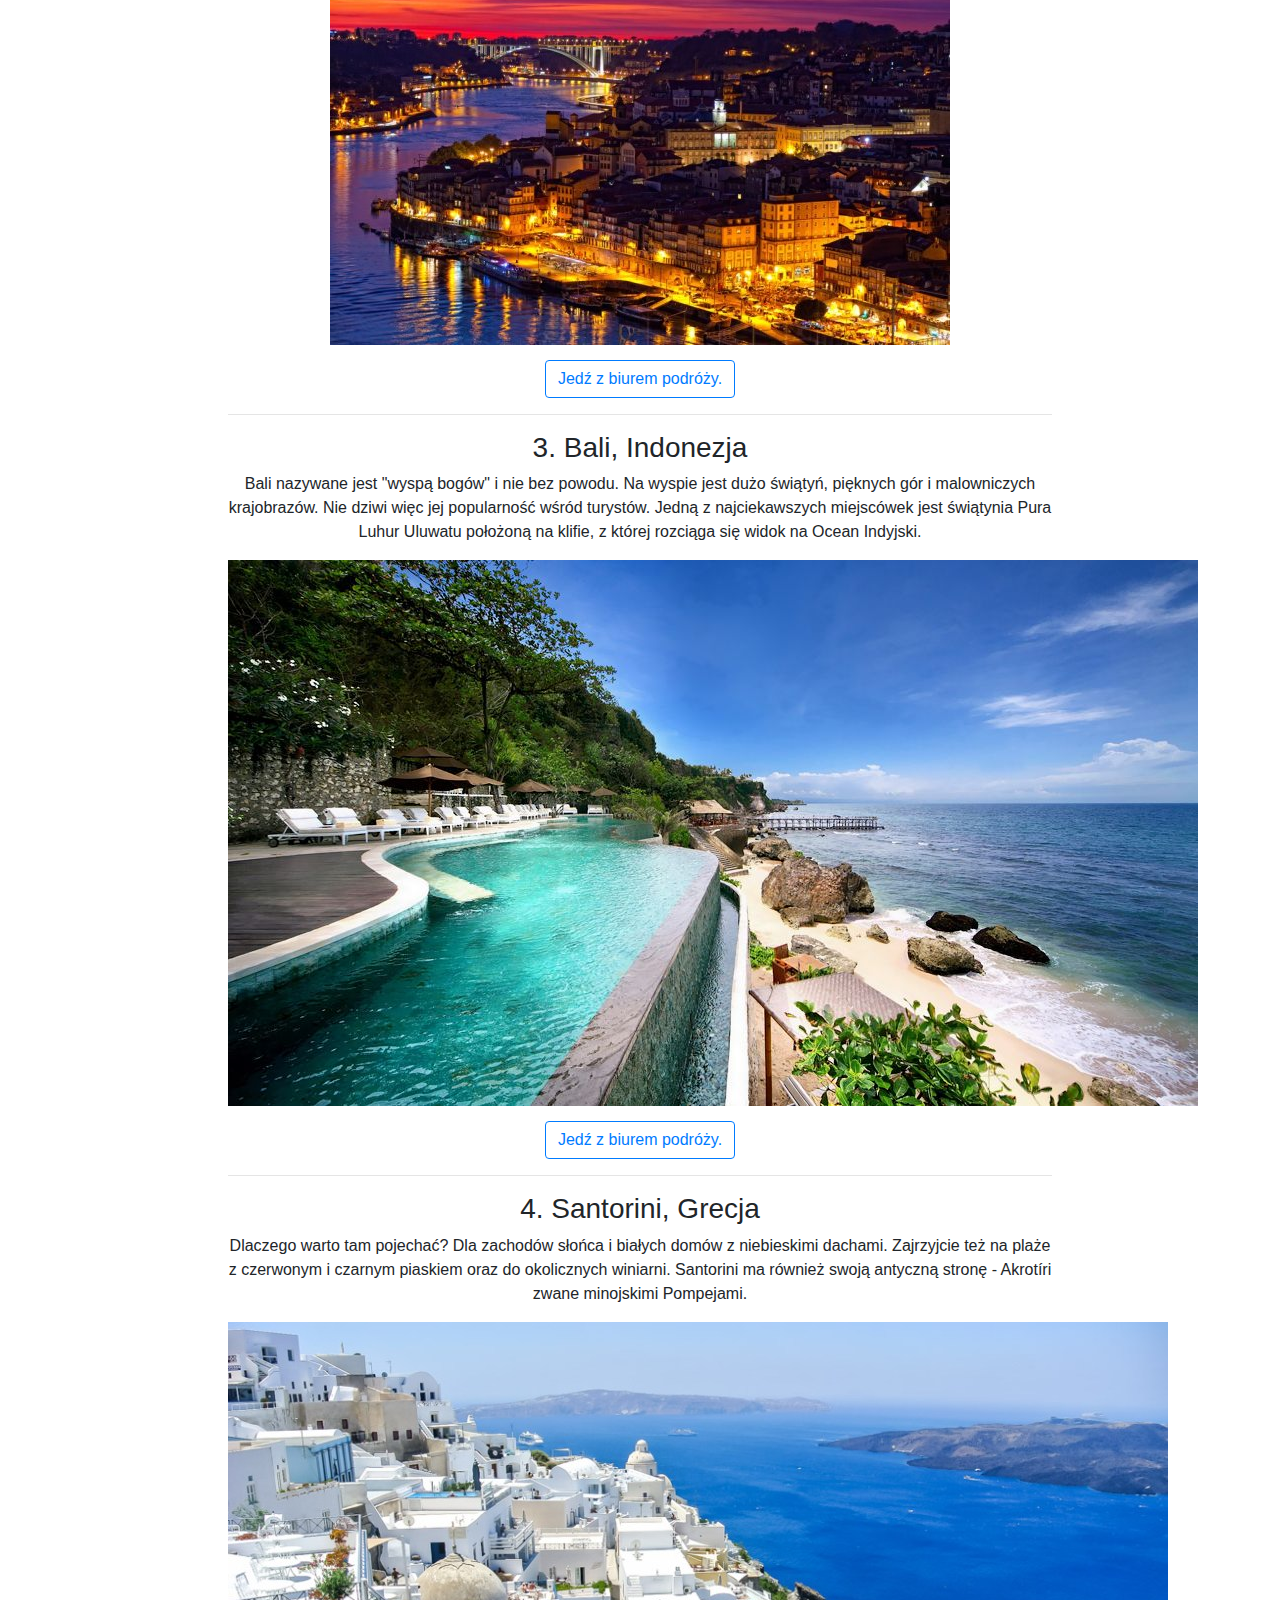
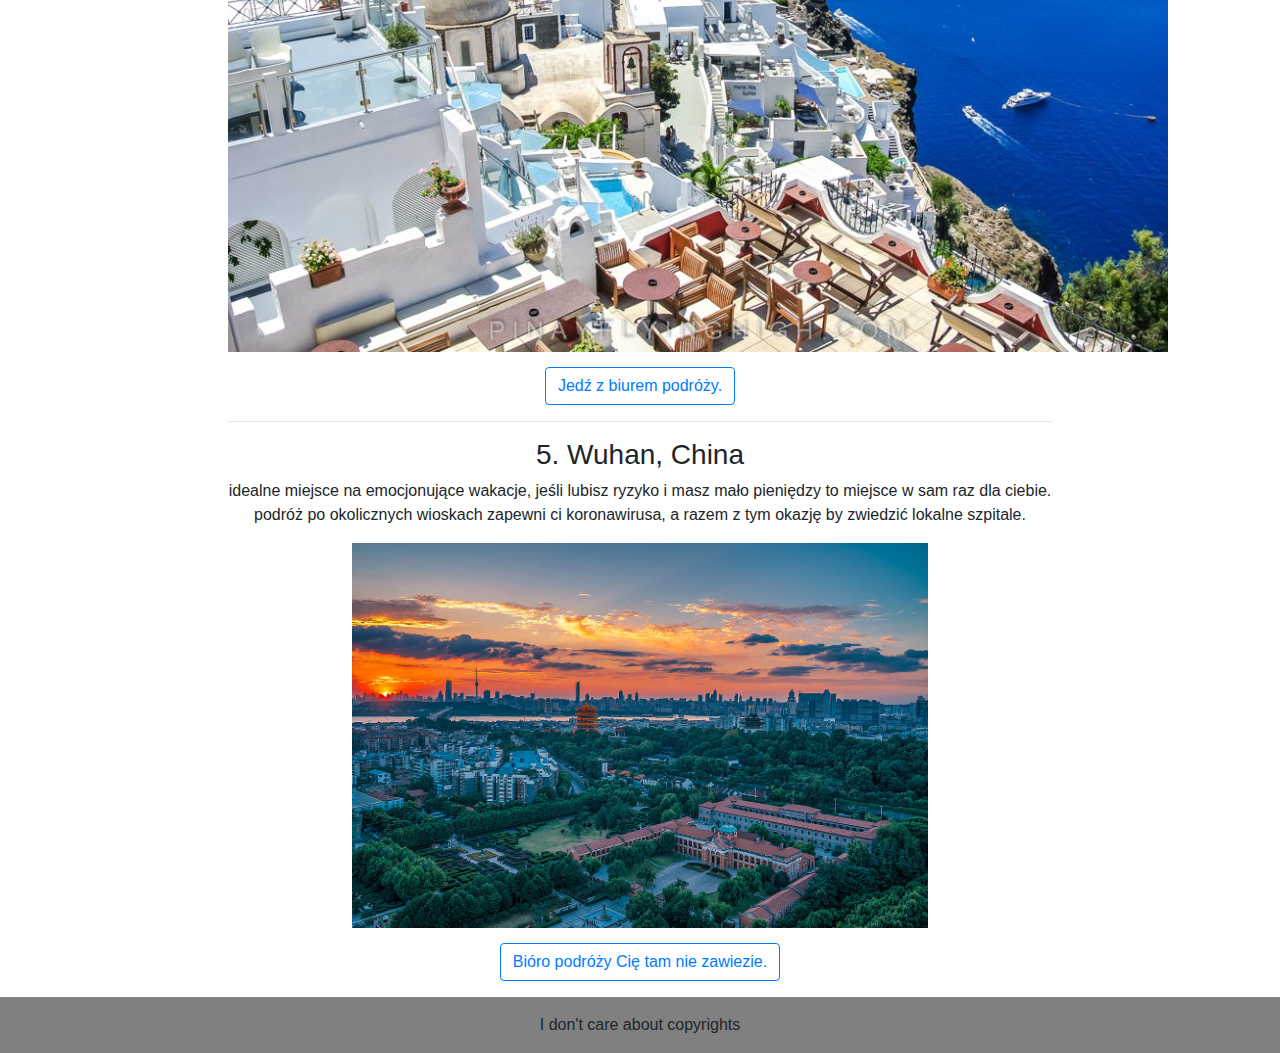
==== commit 36869445: "Add files via upload" ====
--- a/index.html
+++ b/index.html
@@ -4,7 +4,7 @@
     <head>
         <meta charset="utf-8">
         <title>najlepsze miejsca na podróż</title>
-        <link rel="stylesheet" href="main(1).css">
+        <link rel="stylesheet" href="main.css">
         <!--bootstrap-->
         <link rel="stylesheet" href="https://maxcdn.bootstrapcdn.com/bootstrap/4.4.1/css/bootstrap.min.css">
         <script src="https://ajax.googleapis.com/ajax/libs/jquery/3.4.1/jquery.min.js"></script>
@@ -38,7 +38,6 @@
                 <div class="col-sm-2 center">
                 
                 </div>
-                <article>
                 <div class="col-sm-8 center">
                     <h3>1. Ko Tao, Tajlandia</h3>
                     <p>Ta mała tajska wyspa ma wiele do zaoferowania: dużo pięknych plaż i jest doskonałym miejscem do nurkowania - możesz zrobić przy okazji wyjazdu certyfikat nurkowania. Warto też pojeździć po wyspie i odkryć prawdziwą dżunglę. Jeśli chcesz połączyć wypoczynek na plaży i przygodę - to idealna podróż dla ciebie.</p>
@@ -49,24 +48,24 @@
                    <h3> 2. Porto, Portugalia</h3>
                     <p>
 
-Spacery brzegiem rzeki, degustacja win w porcie lub w Dolinie Douro połączona z rejsem statkiem, podziwianie widoków z mostu - tak smakuje właśnie urlop w Porto. Jako jedna z najstarszych turystycznych destynacji w Europie - to miasto wie, jak oczarować odwiedzających o każdej porze roku.</p>
-                <img src="porto.jpg " class="img-fluid">
+Spacery brzegiem rzeki, wspólna degustacja win w porcie lub w Dolinie Douro połączona z rejsem statkiem, podziwianie widoków z mostu - tak smakuje właśnie urlop w Porto. Jako jedna z najstarszych turystycznych destynacji w Europie - to miasto wie, jak oczarować odwiedzających o każdej porze roku.</p>
+                <img src="porto.jpg">
                     <br>
                 <a href="https://www.itaka.pl/city-break/portugalia/porto,OPOCITR.html"  class="btn btn-outline-primary">Jedź z biurem podróży.</a>
                 <hr/>
                 <h3>3. Bali, Indonezja</h3>
                 <p>
 
-Bali nazywane jest "wyspą bogów" i nie bez powodu. Na wyspie jest dużo świątyń, pięknych gór i malowniczych krajobrazów. Nie dziwi więc jej popularność wśród turystów. Jedną z najciekawszych miejscówek jest świątynia Pura Luhur Uluwatu położoną na klifie, z której widać Ocean Indyjski. </p>
-                <img src="bali.jpg" class="img-fluid">
+Bali nazywane jest "wyspą bogów" i nie bez powodu. Na wyspie jest dużo świątyń, pięknych gór i malowniczych krajobrazów. Nie dziwi więc jej popularność wśród turystów. Jedną z najciekawszych miejscówek jest świątynia Pura Luhur Uluwatu położoną na klifie, z której rozciąga się widok na Ocean Indyjski. </p>
+                <img src="bali.jpg">
                     <br>
                 <a href="https://www.wakacje.pl/wczasy/bali/"  class="btn btn-outline-primary">Jedź z biurem podróży.</a>
                 <hr/>
                 <h3>4. Santorini, Grecja</h3>
                 <p>
-Dlaczego warto tam pojechać? Dla zachodów słońca i białych domów z niebieskimi dachami. Zajrzyj też na plaże z czerwonym i czarnym piaskiem oraz do okolicznych winiarni.
+Dlaczego warto tam pojechać? Dla zachodów słońca i białych domów z niebieskimi dachami. Zajrzyjcie też na plaże z czerwonym i czarnym piaskiem oraz do okolicznych winiarni. Santorini ma również swoją antyczną stronę - Akrotíri zwane minojskimi Pompejami.
                 </p>
-                <img src="santorini.jpg" class="img-fluid"> 
+                <img src="santorini.jpg"> 
                     <br>
                 <a href="https://www.wakacje.pl/wczasy/santorini/"  class="btn btn-outline-primary">Jedź z biurem podróży.</a>
                 
@@ -76,14 +75,13 @@
                 <h3>5. Wuhan, China</h3>
                 <p>idealne miejsce na emocjonujące wakacje, jeśli lubisz ryzyko i masz mało pieniędzy to miejsce w sam raz dla ciebie. podróż po okolicznych wioskach zapewni ci koronawirusa, a razem z tym okazję by zwiedzić lokalne szpitale.
                 </p>
-                <img src="wuhan.jpg" class="img-fluid" width="100%">
+                <img src="wuhan.jpg" width="70%">
                 <br/>
                 <a href="https://www.google.com/maps/place/Wuhan,+Hubei,+Chiny/@40.0303496,49.6996288,4z/data"  class="btn btn-outline-primary">Bióro podróży Cię tam nie zawiezie.</a>
                 <h3></h3>
                 <p>
                 </p>
                 </div>
-                </article>
                 <div class="col-sm-2 center">
                 
                 </div>
@@ -94,4 +92,4 @@
             </div>
                 </footer>
 
-    </body>
+    </body>--- a/main.css
+++ b/main.css
@@ -0,0 +1,34 @@
+.navbar {
+    background-color: gray;
+}
+.navbar-toggler {
+    
+    background-color: gray;
+}
+.img-fluid {
+    
+}
+.jumbotron {
+    text-align: center;
+}
+.center {
+    text-align: center;
+    /*margin-left:10%;
+    margin-right: 10%;*/
+}
+.col-sm-8 {
+    background-color: white;
+}
+.col-sm-4 {
+    background-color:floralwhite
+}
+.btn {
+    margin-top:15px;
+}
+.page-footer {
+    background-color: gray;
+}
+h2 {
+    margin:2%;
+    background-color:darkgray;
+}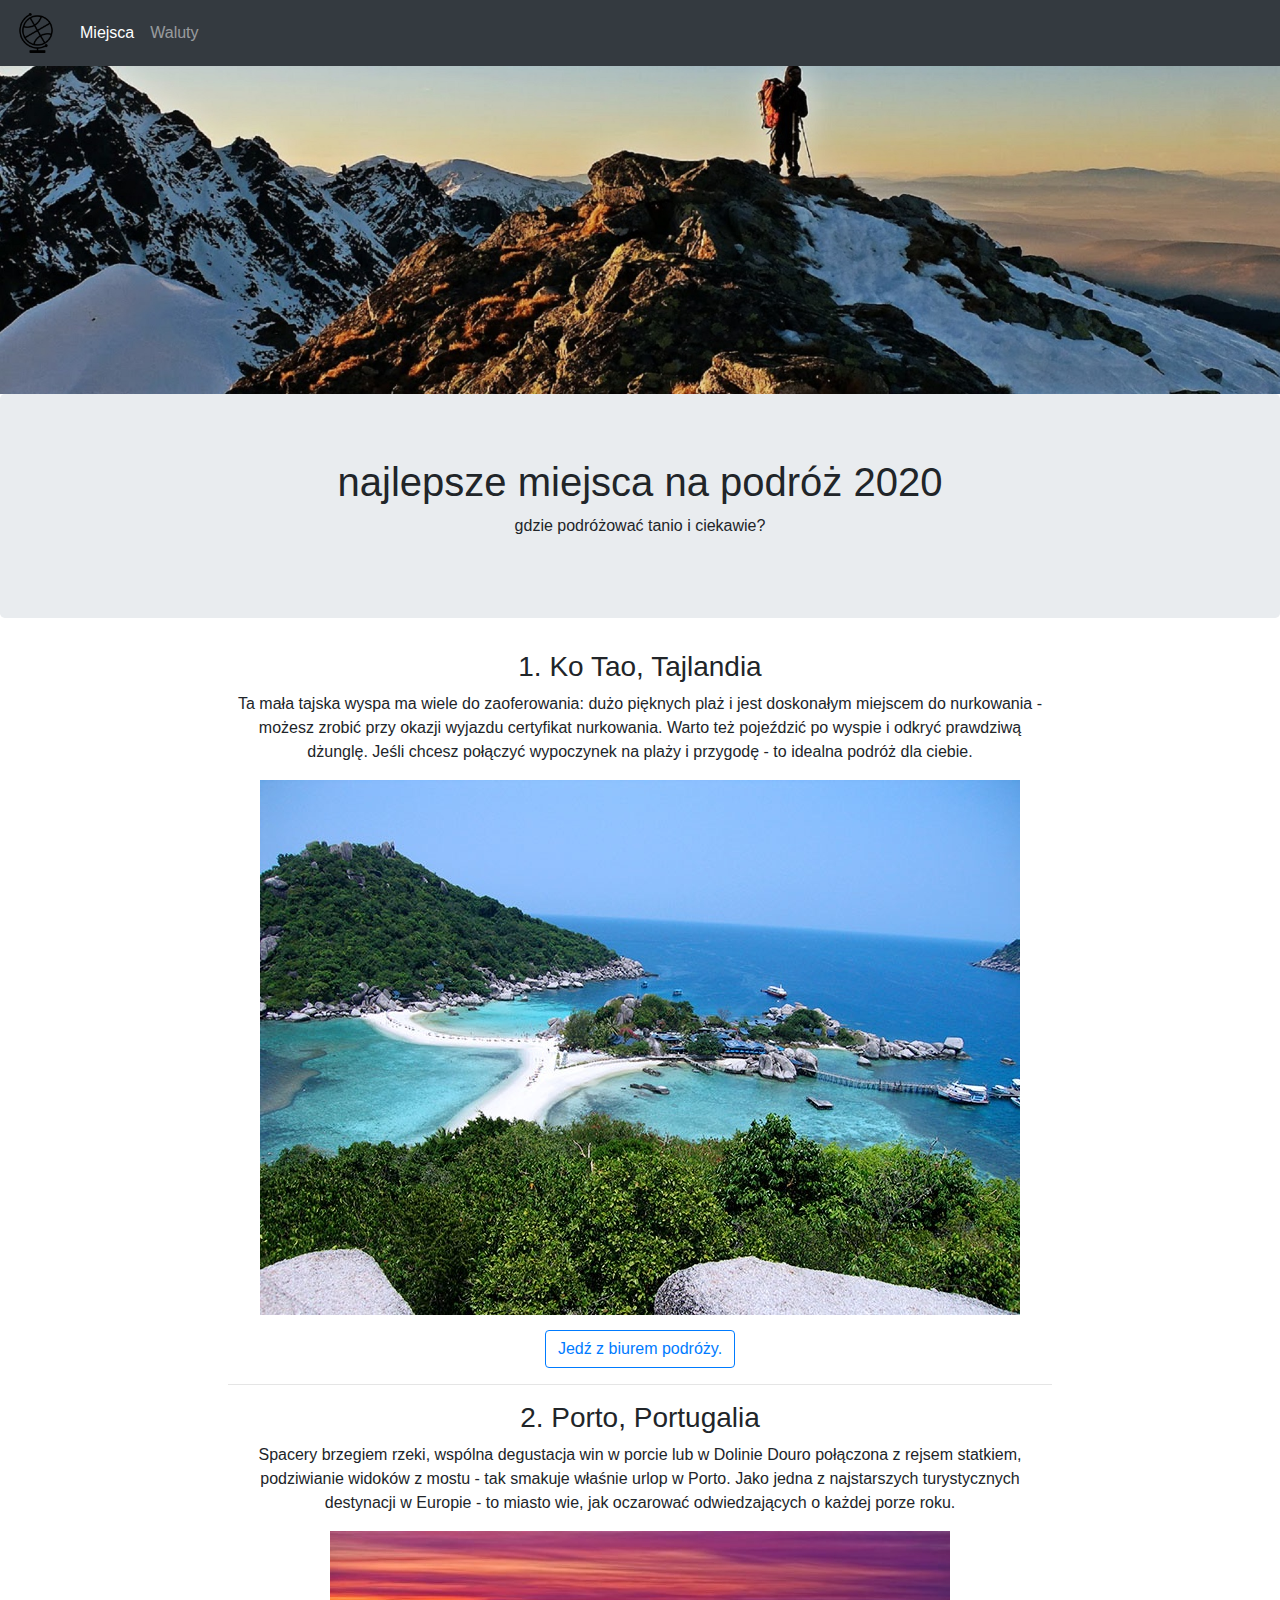
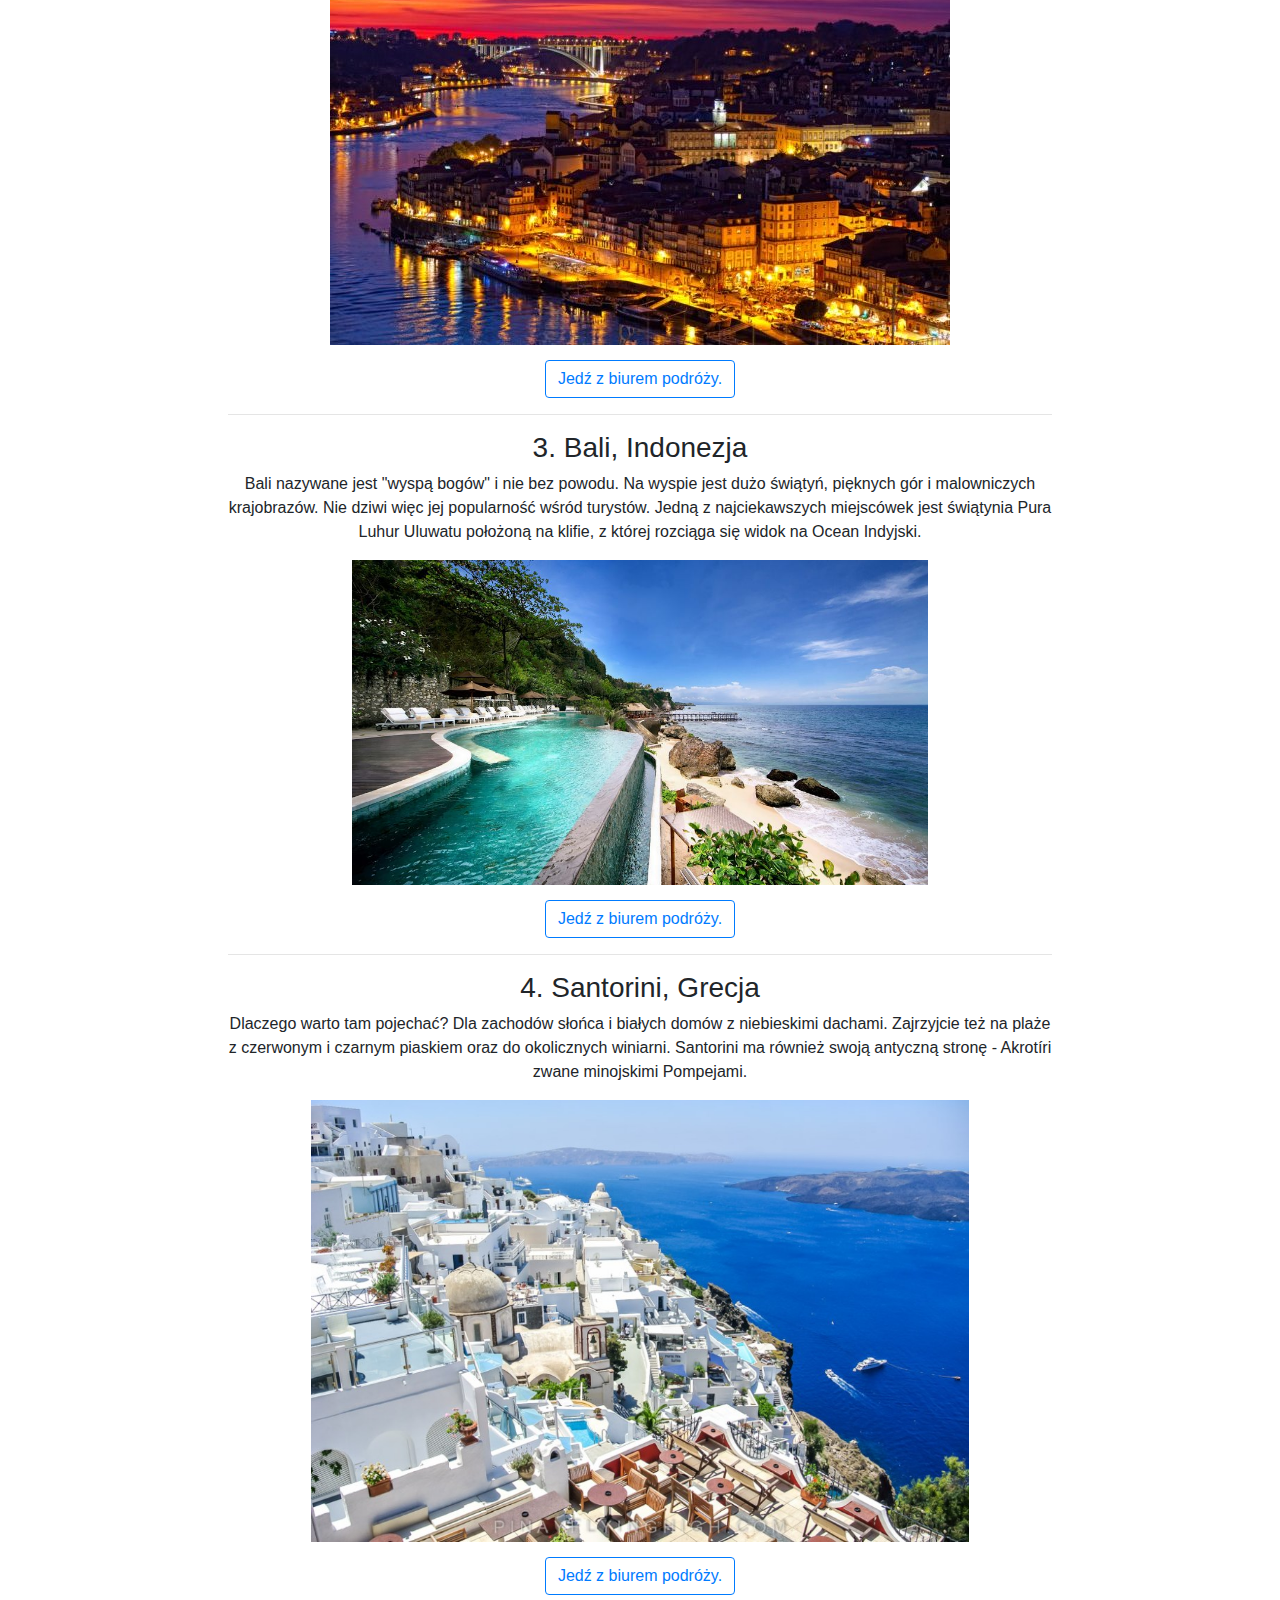
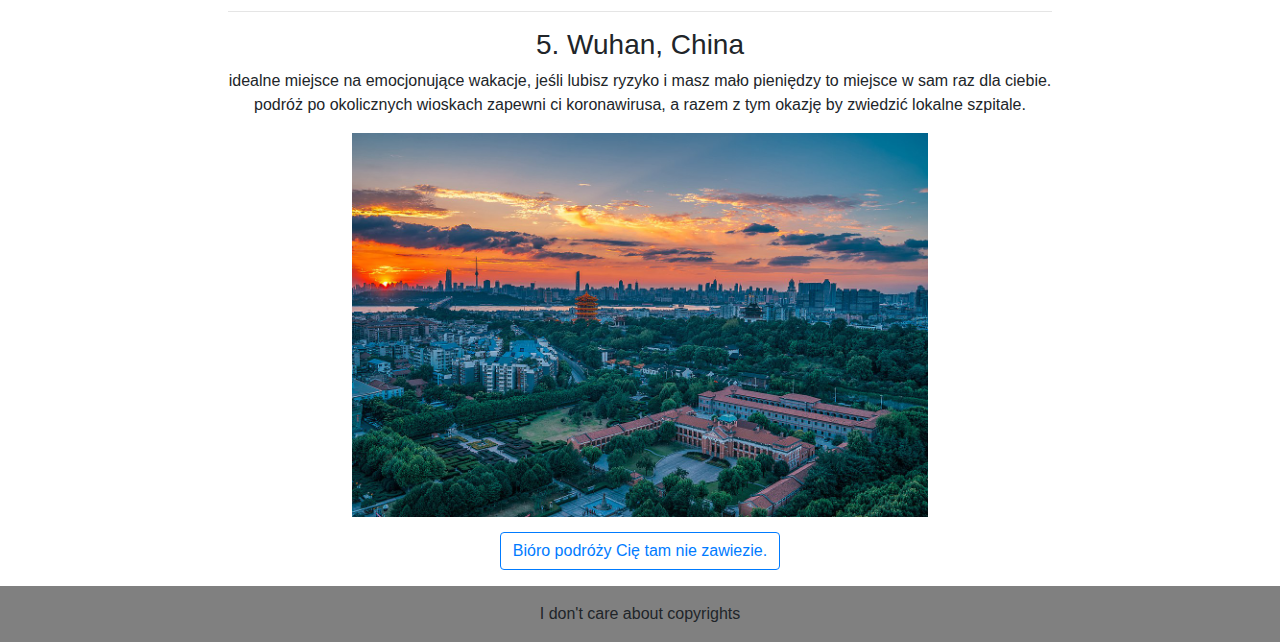
==== commit 6b4a4aef: "Update index.html" ====
--- a/index.html
+++ b/index.html
@@ -57,7 +57,7 @@
                 <p>
 
 Bali nazywane jest "wyspą bogów" i nie bez powodu. Na wyspie jest dużo świątyń, pięknych gór i malowniczych krajobrazów. Nie dziwi więc jej popularność wśród turystów. Jedną z najciekawszych miejscówek jest świątynia Pura Luhur Uluwatu położoną na klifie, z której rozciąga się widok na Ocean Indyjski. </p>
-                <img src="bali.jpg">
+                <img src="bali.jpg" width="70%">
                     <br>
                 <a href="https://www.wakacje.pl/wczasy/bali/"  class="btn btn-outline-primary">Jedź z biurem podróży.</a>
                 <hr/>
@@ -65,7 +65,7 @@
                 <p>
 Dlaczego warto tam pojechać? Dla zachodów słońca i białych domów z niebieskimi dachami. Zajrzyjcie też na plaże z czerwonym i czarnym piaskiem oraz do okolicznych winiarni. Santorini ma również swoją antyczną stronę - Akrotíri zwane minojskimi Pompejami.
                 </p>
-                <img src="santorini.jpg"> 
+                <img src="santorini.jpg" width="80%"> 
                     <br>
                 <a href="https://www.wakacje.pl/wczasy/santorini/"  class="btn btn-outline-primary">Jedź z biurem podróży.</a>
                 
@@ -92,4 +92,4 @@
             </div>
                 </footer>
 
-    </body>+    </body>
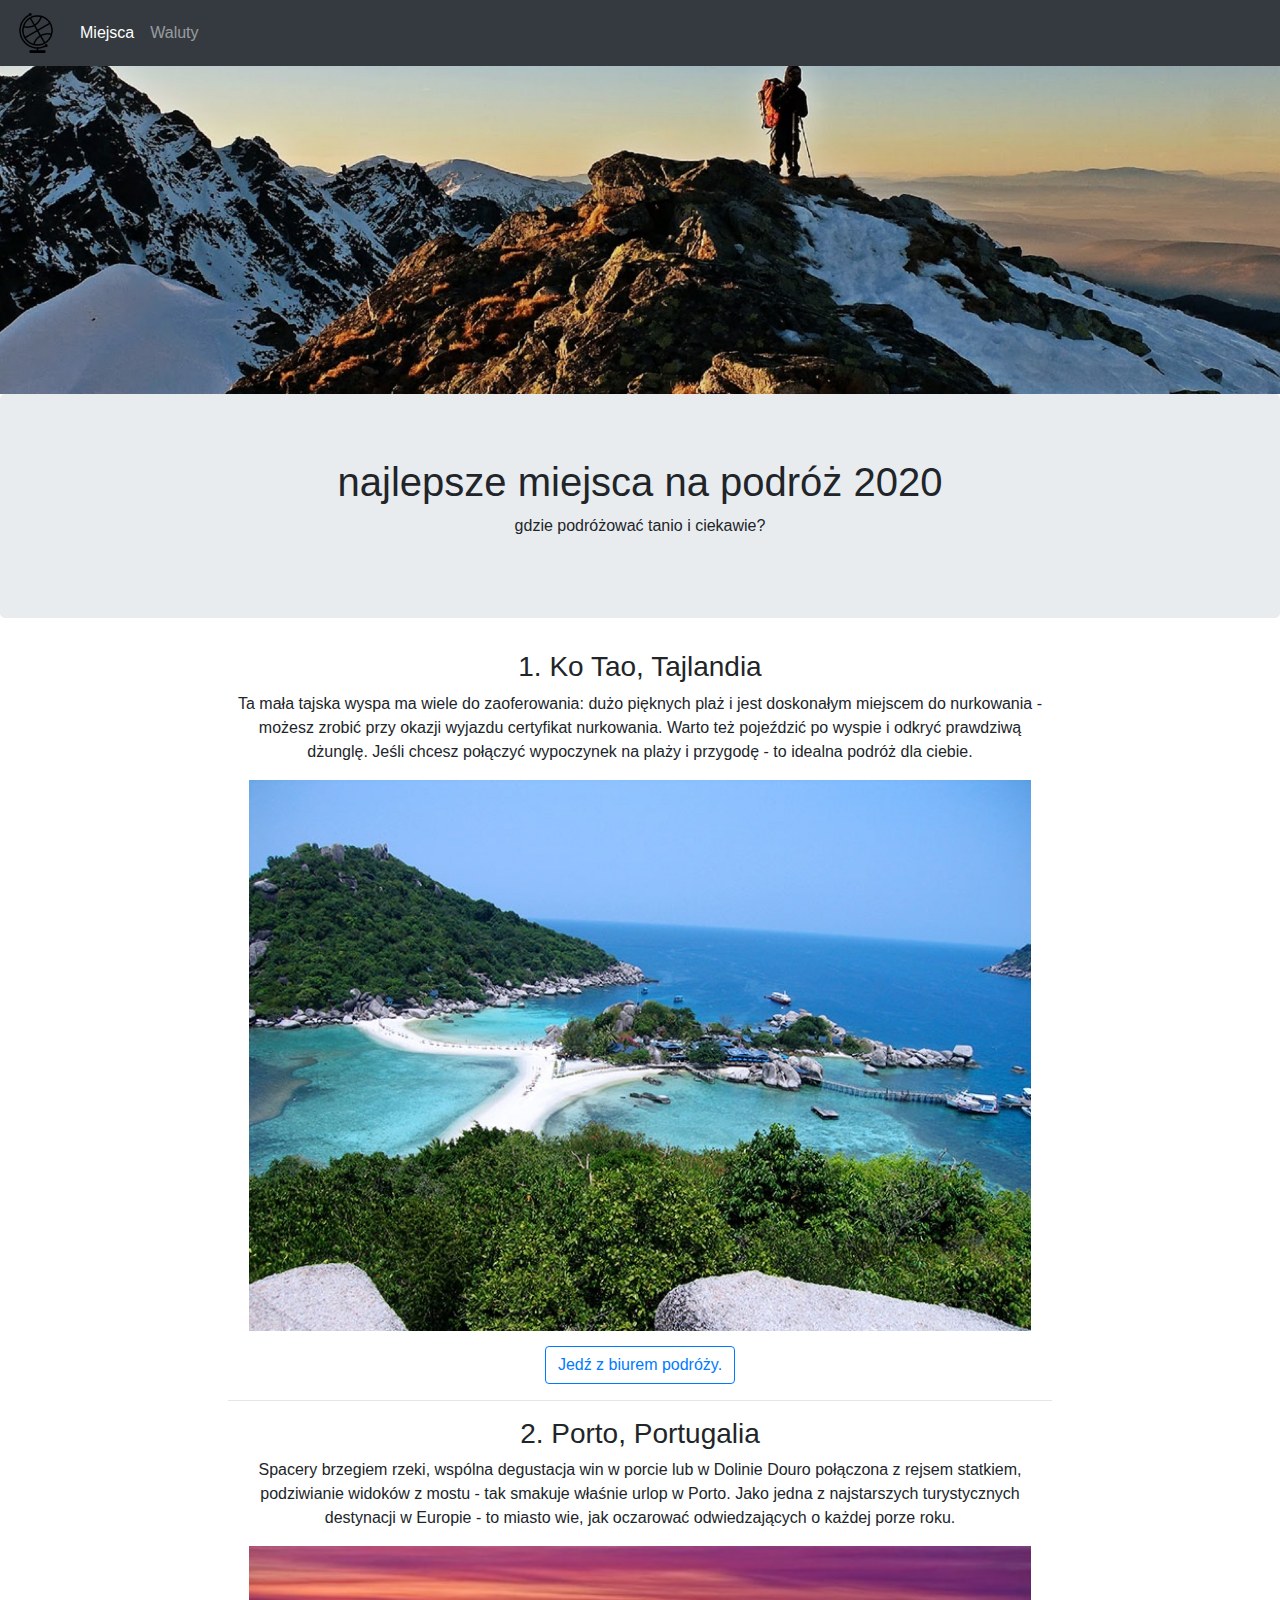
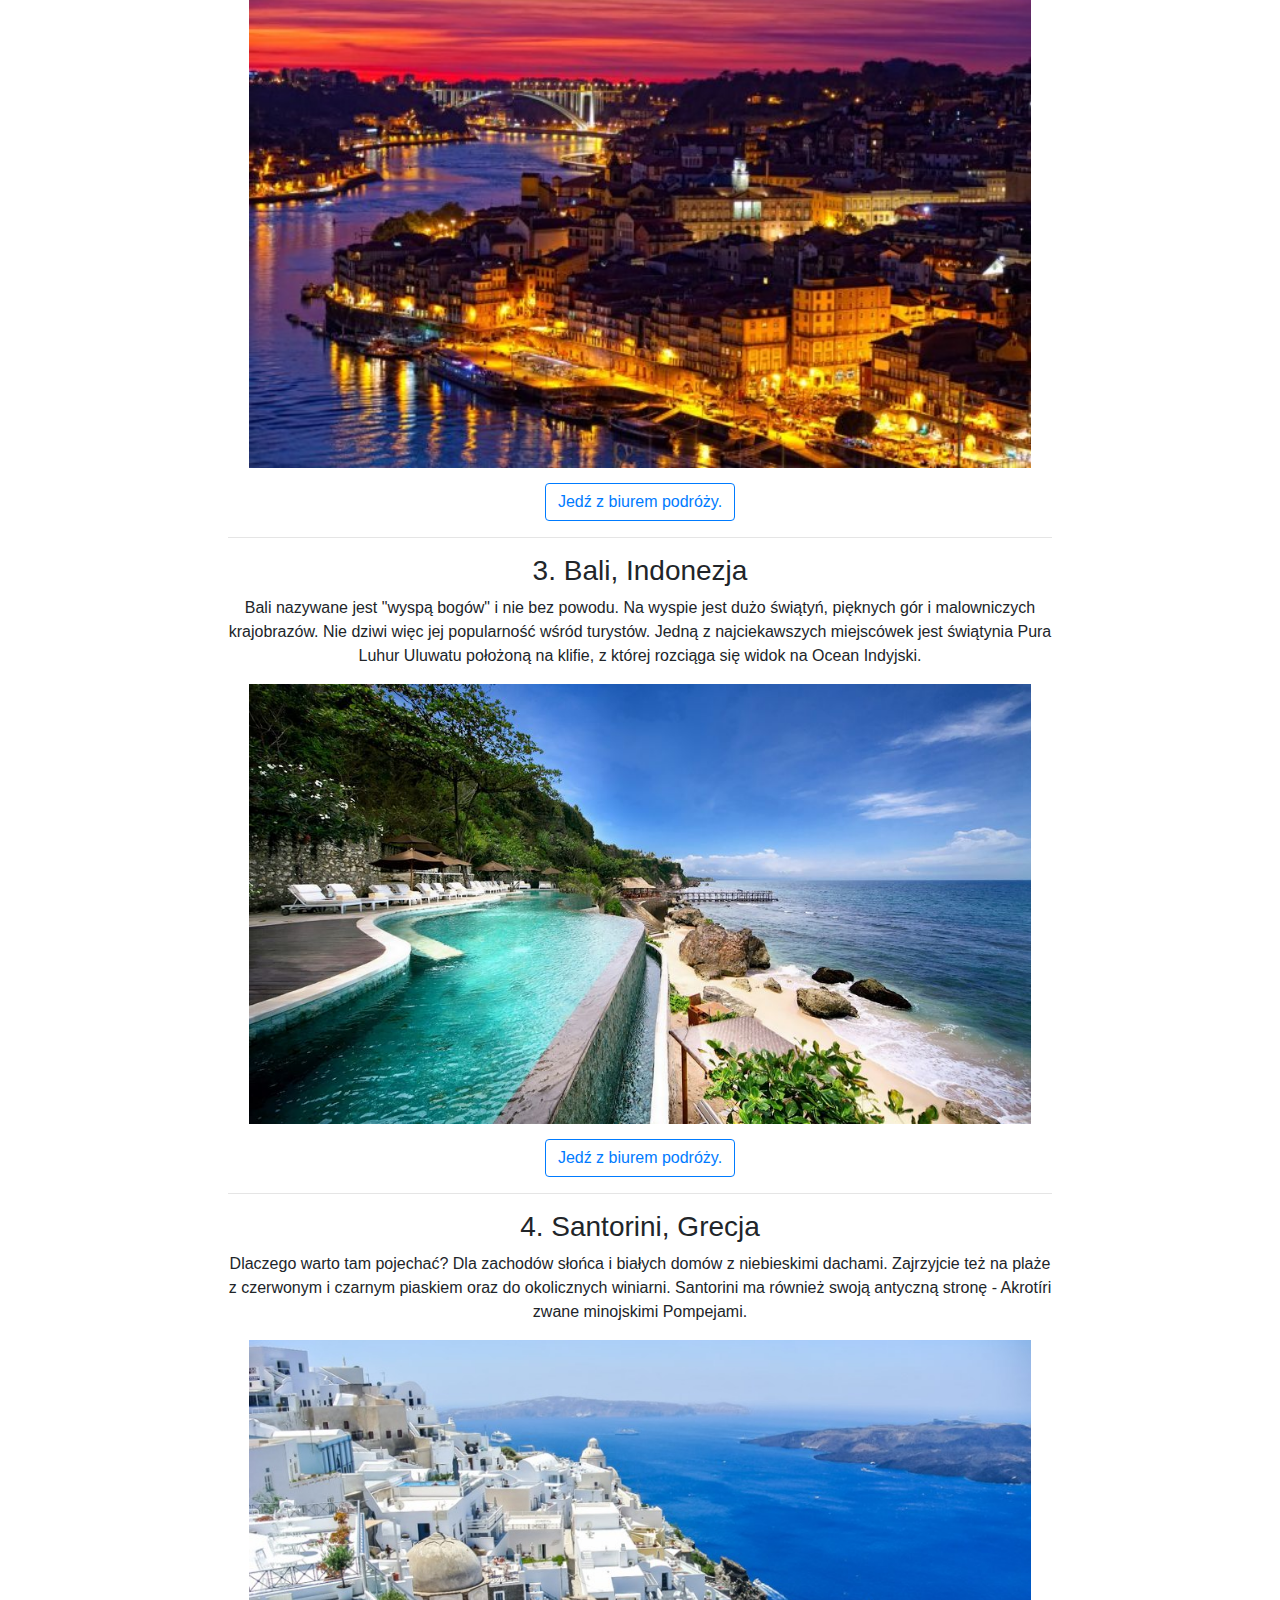
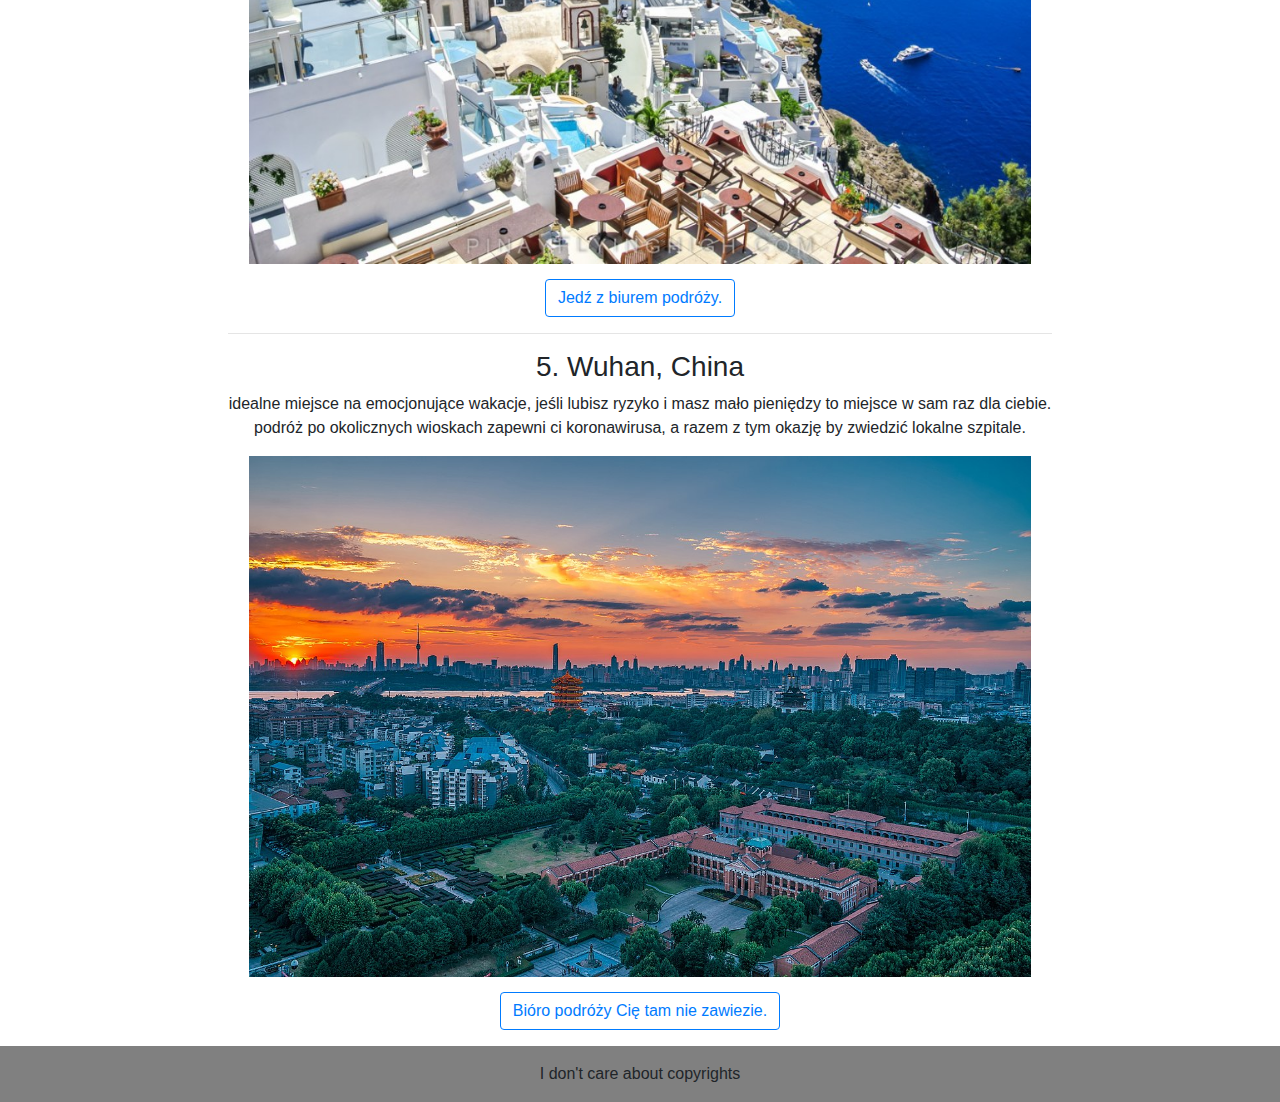
==== commit 5d8cf638: "Update index.html" ====
--- a/index.html
+++ b/index.html
@@ -42,14 +42,14 @@
                     <h3>1. Ko Tao, Tajlandia</h3>
                     <p>Ta mała tajska wyspa ma wiele do zaoferowania: dużo pięknych plaż i jest doskonałym miejscem do nurkowania - możesz zrobić przy okazji wyjazdu certyfikat nurkowania. Warto też pojeździć po wyspie i odkryć prawdziwą dżunglę. Jeśli chcesz połączyć wypoczynek na plaży i przygodę - to idealna podróż dla ciebie.</p>
                     
-                    <img src="ko-tao.jpg" class="img-fluid"><br/>
+                    <img src="ko-tao.jpg" class="img-fluid" width="95%"><br/>
                     <a href="https://www.travelplanet.pl/przewodnik/tajlandia/" class="btn btn-outline-primary">Jedź z biurem podróży.</a>
                     <hr/>
                    <h3> 2. Porto, Portugalia</h3>
                     <p>
 
 Spacery brzegiem rzeki, wspólna degustacja win w porcie lub w Dolinie Douro połączona z rejsem statkiem, podziwianie widoków z mostu - tak smakuje właśnie urlop w Porto. Jako jedna z najstarszych turystycznych destynacji w Europie - to miasto wie, jak oczarować odwiedzających o każdej porze roku.</p>
-                <img src="porto.jpg">
+                <img src="porto.jpg" width="95%">
                     <br>
                 <a href="https://www.itaka.pl/city-break/portugalia/porto,OPOCITR.html"  class="btn btn-outline-primary">Jedź z biurem podróży.</a>
                 <hr/>
@@ -57,7 +57,7 @@
                 <p>
 
 Bali nazywane jest "wyspą bogów" i nie bez powodu. Na wyspie jest dużo świątyń, pięknych gór i malowniczych krajobrazów. Nie dziwi więc jej popularność wśród turystów. Jedną z najciekawszych miejscówek jest świątynia Pura Luhur Uluwatu położoną na klifie, z której rozciąga się widok na Ocean Indyjski. </p>
-                <img src="bali.jpg" width="70%">
+                <img src="bali.jpg" width="95%">
                     <br>
                 <a href="https://www.wakacje.pl/wczasy/bali/"  class="btn btn-outline-primary">Jedź z biurem podróży.</a>
                 <hr/>
@@ -65,7 +65,7 @@
                 <p>
 Dlaczego warto tam pojechać? Dla zachodów słońca i białych domów z niebieskimi dachami. Zajrzyjcie też na plaże z czerwonym i czarnym piaskiem oraz do okolicznych winiarni. Santorini ma również swoją antyczną stronę - Akrotíri zwane minojskimi Pompejami.
                 </p>
-                <img src="santorini.jpg" width="80%"> 
+                <img src="santorini.jpg" width="95%"> 
                     <br>
                 <a href="https://www.wakacje.pl/wczasy/santorini/"  class="btn btn-outline-primary">Jedź z biurem podróży.</a>
                 
@@ -75,7 +75,7 @@
                 <h3>5. Wuhan, China</h3>
                 <p>idealne miejsce na emocjonujące wakacje, jeśli lubisz ryzyko i masz mało pieniędzy to miejsce w sam raz dla ciebie. podróż po okolicznych wioskach zapewni ci koronawirusa, a razem z tym okazję by zwiedzić lokalne szpitale.
                 </p>
-                <img src="wuhan.jpg" width="70%">
+                <img src="wuhan.jpg" width="95%">
                 <br/>
                 <a href="https://www.google.com/maps/place/Wuhan,+Hubei,+Chiny/@40.0303496,49.6996288,4z/data"  class="btn btn-outline-primary">Bióro podróży Cię tam nie zawiezie.</a>
                 <h3></h3>
